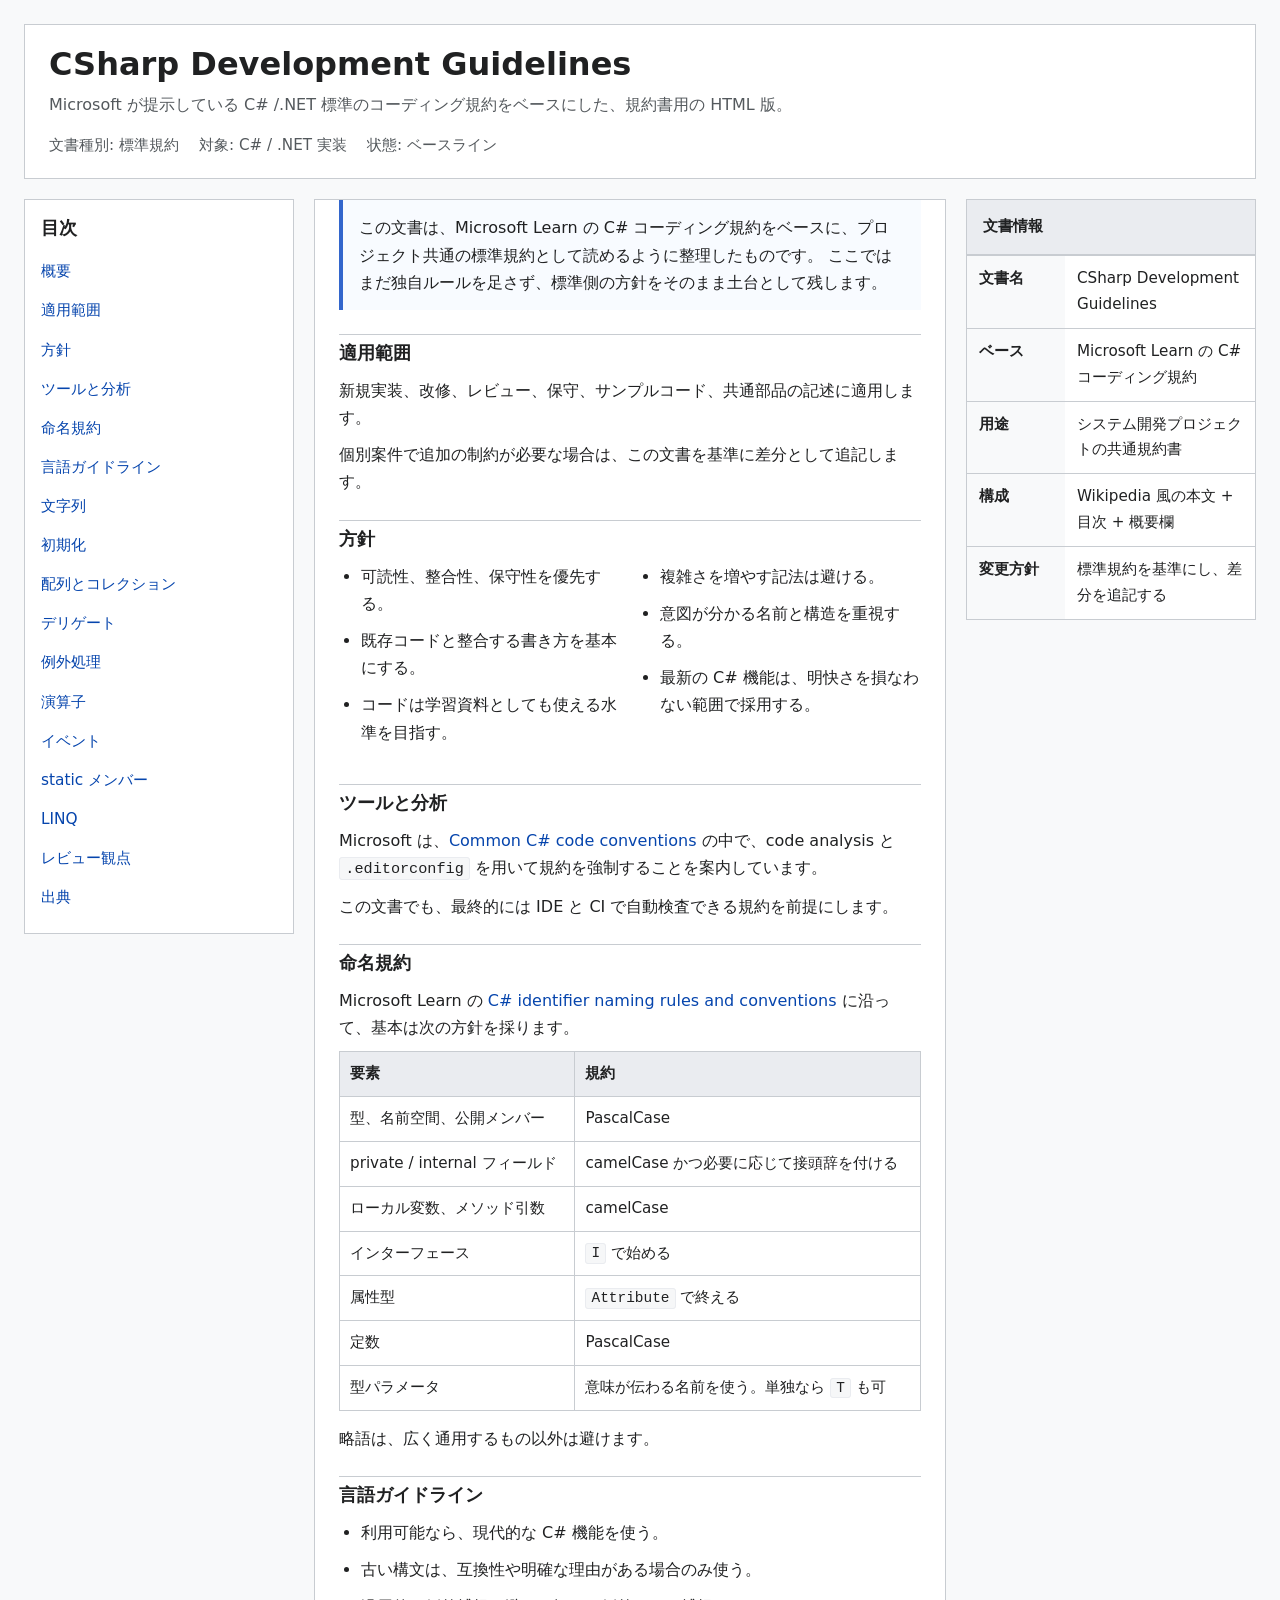
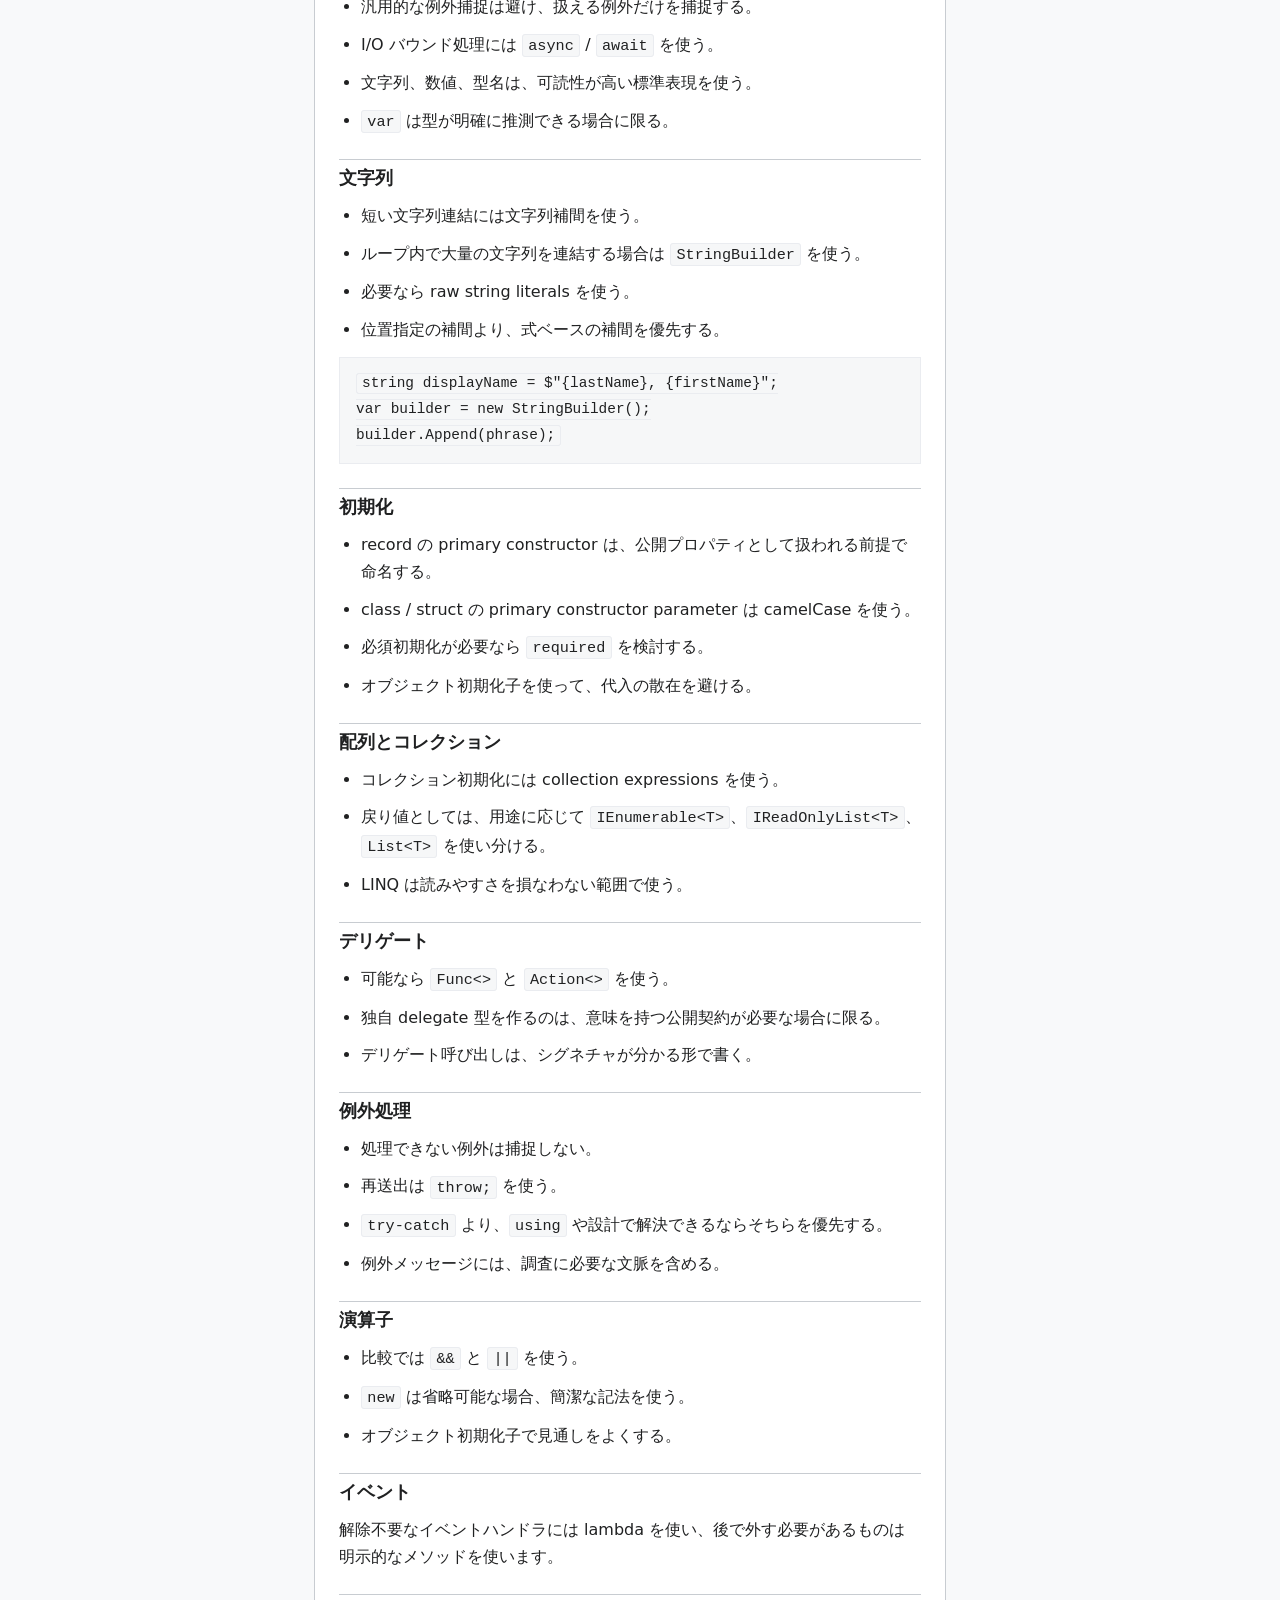
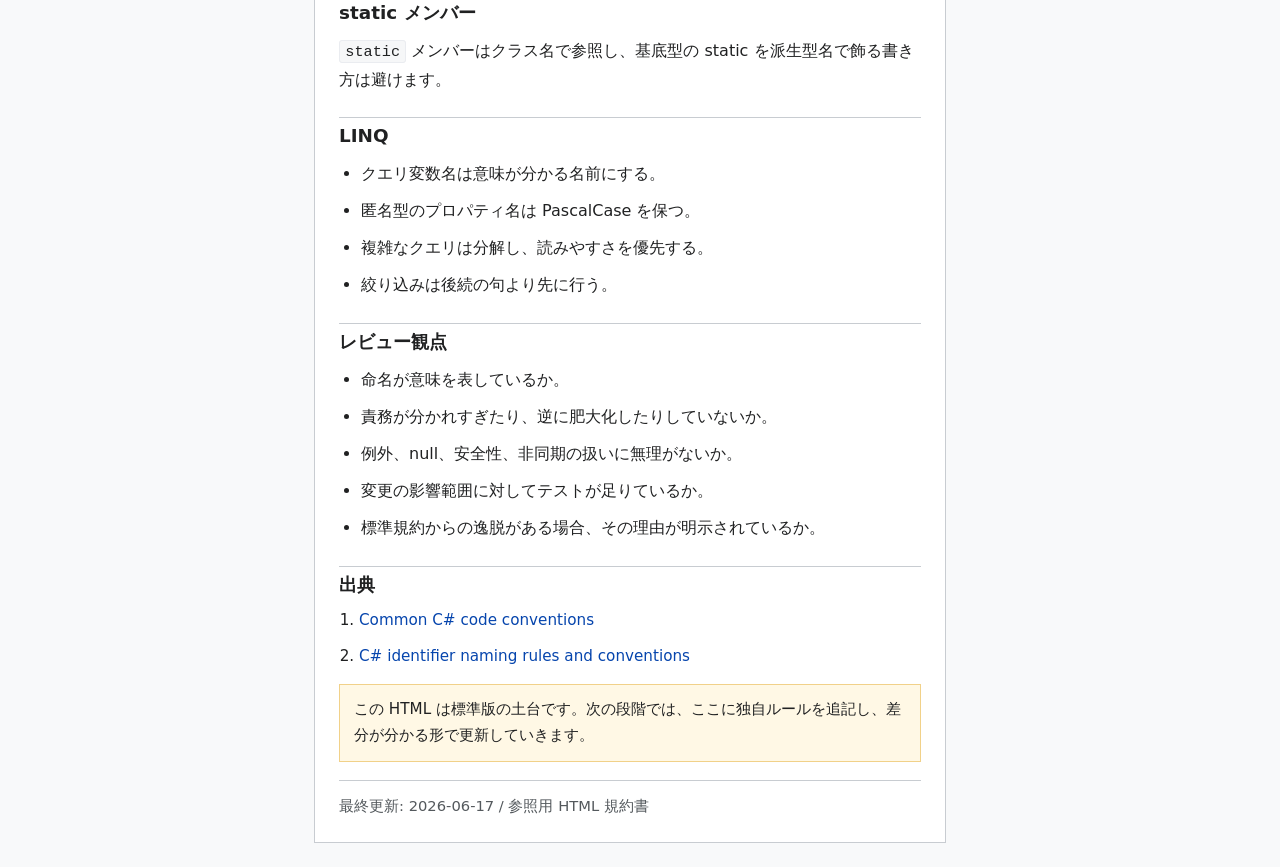
==== HTML/index.html @ edbc21d3 "Add C# development guidelines HTML" ====
<!doctype html>
<html lang="ja">
<head>
  <meta charset="utf-8">
  <meta name="viewport" content="width=device-width, initial-scale=1">
  <title>CSharp Development Guidelines - Microsoft 標準ベース</title>
  <style>
    :root {
      color-scheme: light;
      --bg: #f8f9fa;
      --paper: #ffffff;
      --text: #202122;
      --muted: #54595d;
      --border: #a2a9b1;
      --border-soft: #c8ccd1;
      --link: #0645ad;
      --link-visited: #0b0080;
      --accent: #3366cc;
      --code-bg: #f6f7f8;
      --table-head: #eaecf0;
      --callout: #f8fbff;
    }

    * { box-sizing: border-box; }
    html { scroll-behavior: smooth; }
    body {
      margin: 0;
      background: var(--bg);
      color: var(--text);
      font: 16px/1.7 system-ui, -apple-system, "Segoe UI", sans-serif;
    }

    a { color: var(--link); text-decoration: none; }
    a:visited { color: var(--link-visited); }
    a:hover { text-decoration: underline; }

    .page {
      max-width: 1280px;
      margin: 0 auto;
      padding: 24px;
    }

    .header {
      background: var(--paper);
      border: 1px solid var(--border-soft);
      padding: 20px 24px;
      margin-bottom: 20px;
    }

    .title {
      margin: 0 0 8px;
      font-size: 2rem;
      line-height: 1.2;
    }

    .subtitle {
      margin: 0;
      color: var(--muted);
    }

    .meta {
      display: flex;
      flex-wrap: wrap;
      gap: 12px 20px;
      margin-top: 14px;
      color: var(--muted);
      font-size: 0.95rem;
    }

    .layout {
      display: grid;
      grid-template-columns: 270px minmax(0, 1fr) 290px;
      gap: 20px;
      align-items: start;
    }

    .sidebar,
    .content,
    .infobox {
      background: var(--paper);
      border: 1px solid var(--border-soft);
    }

    .sidebar {
      position: sticky;
      top: 16px;
      padding: 16px;
    }

    .sidebar h2,
    .infobox h2,
    .content h2 {
      margin: 0 0 12px;
      font-size: 1.15rem;
      line-height: 1.3;
    }

    .toc {
      list-style: none;
      padding: 0;
      margin: 0;
      font-size: 0.96rem;
    }

    .toc li { margin: 0; }
    .toc a {
      display: block;
      padding: 6px 0;
      color: var(--link);
      border-bottom: 1px solid transparent;
    }

    .infobox {
      padding: 0;
      overflow: hidden;
    }

    .infobox table {
      width: 100%;
      border-collapse: collapse;
      font-size: 0.95rem;
    }

    .infobox caption {
      padding: 14px 16px;
      font-weight: 700;
      text-align: left;
      background: var(--table-head);
      border-bottom: 1px solid var(--border-soft);
    }

    .infobox th,
    .infobox td {
      padding: 10px 12px;
      vertical-align: top;
      border-top: 1px solid var(--border-soft);
    }

    .infobox th {
      width: 34%;
      background: #f8f9fa;
      text-align: left;
      font-weight: 600;
    }

    .content {
      padding: 0 24px 24px;
      min-width: 0;
    }

    .article-intro {
      border-left: 4px solid var(--accent);
      background: var(--callout);
      padding: 14px 16px;
      margin: 0 0 20px;
    }

    .content section {
      padding-top: 6px;
      margin-top: 24px;
      border-top: 1px solid var(--border-soft);
    }

    .content h3 {
      margin: 18px 0 10px;
      font-size: 1.08rem;
    }

    .content p,
    .content li {
      margin: 0 0 10px;
    }

    .content ul,
    .content ol {
      margin: 0 0 14px 22px;
      padding: 0;
    }

    .content code,
    .content pre {
      font-family: ui-monospace, SFMono-Regular, Consolas, "Liberation Mono", monospace;
      font-size: 0.95em;
    }

    .content code {
      background: var(--code-bg);
      padding: 0.1em 0.35em;
      border: 1px solid #eaecf0;
      border-radius: 3px;
    }

    pre {
      background: var(--code-bg);
      border: 1px solid #eaecf0;
      padding: 14px 16px;
      overflow: auto;
      margin: 0 0 14px;
    }

    .note {
      background: #fff8e5;
      border: 1px solid #f1d189;
      padding: 12px 14px;
      margin: 0 0 14px;
    }

    .two-col {
      display: grid;
      grid-template-columns: repeat(2, minmax(0, 1fr));
      gap: 16px;
    }

    .table {
      width: 100%;
      border-collapse: collapse;
      margin: 10px 0 14px;
      font-size: 0.95rem;
    }

    .table th,
    .table td {
      border: 1px solid var(--border-soft);
      padding: 9px 10px;
      text-align: left;
      vertical-align: top;
    }

    .table th {
      background: var(--table-head);
    }

    .sources {
      font-size: 0.95rem;
    }

    .sources ol {
      margin-left: 20px;
    }

    .footer {
      color: var(--muted);
      font-size: 0.92rem;
      margin-top: 18px;
      padding: 12px 0 0;
      border-top: 1px solid var(--border-soft);
    }

    @media (max-width: 1100px) {
      .layout {
        grid-template-columns: 1fr;
      }

      .sidebar {
        position: static;
      }
    }

    @media (max-width: 720px) {
      .page { padding: 12px; }
      .header,
      .content,
      .sidebar,
      .infobox { border-left: 1px solid var(--border-soft); border-right: 1px solid var(--border-soft); }
      .content { padding: 0 16px 18px; }
      .two-col { grid-template-columns: 1fr; }
      .title { font-size: 1.6rem; }
    }
  </style>
</head>
<body>
  <div class="page">
    <header class="header">
      <h1 class="title">CSharp Development Guidelines</h1>
      <p class="subtitle">Microsoft が提示している C# /.NET 標準のコーディング規約をベースにした、規約書用の HTML 版。</p>
      <div class="meta">
        <div>文書種別: 標準規約</div>
        <div>対象: C# / .NET 実装</div>
        <div>状態: ベースライン</div>
      </div>
    </header>

    <div class="layout">
      <aside class="sidebar" aria-label="目次">
        <h2>目次</h2>
        <ul class="toc">
          <li><a href="#overview">概要</a></li>
          <li><a href="#scope">適用範囲</a></li>
          <li><a href="#goals">方針</a></li>
          <li><a href="#tools">ツールと分析</a></li>
          <li><a href="#naming">命名規約</a></li>
          <li><a href="#language">言語ガイドライン</a></li>
          <li><a href="#strings">文字列</a></li>
          <li><a href="#construction">初期化</a></li>
          <li><a href="#collections">配列とコレクション</a></li>
          <li><a href="#delegates">デリゲート</a></li>
          <li><a href="#exceptions">例外処理</a></li>
          <li><a href="#operators">演算子</a></li>
          <li><a href="#event">イベント</a></li>
          <li><a href="#static">static メンバー</a></li>
          <li><a href="#linq">LINQ</a></li>
          <li><a href="#review">レビュー観点</a></li>
          <li><a href="#sources">出典</a></li>
        </ul>
      </aside>

      <main class="content">
        <p class="article-intro" id="overview">
          この文書は、Microsoft Learn の C# コーディング規約をベースに、プロジェクト共通の標準規約として読めるように整理したものです。
          ここではまだ独自ルールを足さず、標準側の方針をそのまま土台として残します。
        </p>

        <section id="scope">
          <h2>適用範囲</h2>
          <p>新規実装、改修、レビュー、保守、サンプルコード、共通部品の記述に適用します。</p>
          <p>個別案件で追加の制約が必要な場合は、この文書を基準に差分として追記します。</p>
        </section>

        <section id="goals">
          <h2>方針</h2>
          <div class="two-col">
            <div>
              <ul>
                <li>可読性、整合性、保守性を優先する。</li>
                <li>既存コードと整合する書き方を基本にする。</li>
                <li>コードは学習資料としても使える水準を目指す。</li>
              </ul>
            </div>
            <div>
              <ul>
                <li>複雑さを増やす記法は避ける。</li>
                <li>意図が分かる名前と構造を重視する。</li>
                <li>最新の C# 機能は、明快さを損なわない範囲で採用する。</li>
              </ul>
            </div>
          </div>
        </section>

        <section id="tools">
          <h2>ツールと分析</h2>
          <p>Microsoft は、<a href="https://learn.microsoft.com/en-us/dotnet/csharp/fundamentals/coding-style/coding-conventions" target="_blank" rel="noopener">Common C# code conventions</a>
             の中で、code analysis と <code>.editorconfig</code> を用いて規約を強制することを案内しています。</p>
          <p>この文書でも、最終的には IDE と CI で自動検査できる規約を前提にします。</p>
        </section>

        <section id="naming">
          <h2>命名規約</h2>
          <p>Microsoft Learn の <a href="https://learn.microsoft.com/en-us/dotnet/csharp/fundamentals/coding-style/identifier-names" target="_blank" rel="noopener">C# identifier naming rules and conventions</a> に沿って、基本は次の方針を採ります。</p>
          <table class="table">
            <thead>
              <tr>
                <th>要素</th>
                <th>規約</th>
              </tr>
            </thead>
            <tbody>
              <tr><td>型、名前空間、公開メンバー</td><td>PascalCase</td></tr>
              <tr><td>private / internal フィールド</td><td>camelCase かつ必要に応じて接頭辞を付ける</td></tr>
              <tr><td>ローカル変数、メソッド引数</td><td>camelCase</td></tr>
              <tr><td>インターフェース</td><td><code>I</code> で始める</td></tr>
              <tr><td>属性型</td><td><code>Attribute</code> で終える</td></tr>
              <tr><td>定数</td><td>PascalCase</td></tr>
              <tr><td>型パラメータ</td><td>意味が伝わる名前を使う。単独なら <code>T</code> も可</td></tr>
            </tbody>
          </table>
          <p>略語は、広く通用するもの以外は避けます。</p>
        </section>

        <section id="language">
          <h2>言語ガイドライン</h2>
          <ul>
            <li>利用可能なら、現代的な C# 機能を使う。</li>
            <li>古い構文は、互換性や明確な理由がある場合のみ使う。</li>
            <li>汎用的な例外捕捉は避け、扱える例外だけを捕捉する。</li>
            <li>I/O バウンド処理には <code>async</code> / <code>await</code> を使う。</li>
            <li>文字列、数値、型名は、可読性が高い標準表現を使う。</li>
            <li><code>var</code> は型が明確に推測できる場合に限る。</li>
          </ul>
        </section>

        <section id="strings">
          <h2>文字列</h2>
          <ul>
            <li>短い文字列連結には文字列補間を使う。</li>
            <li>ループ内で大量の文字列を連結する場合は <code>StringBuilder</code> を使う。</li>
            <li>必要なら raw string literals を使う。</li>
            <li>位置指定の補間より、式ベースの補間を優先する。</li>
          </ul>
          <pre><code>string displayName = $"{lastName}, {firstName}";
var builder = new StringBuilder();
builder.Append(phrase);</code></pre>
        </section>

        <section id="construction">
          <h2>初期化</h2>
          <ul>
            <li>record の primary constructor は、公開プロパティとして扱われる前提で命名する。</li>
            <li>class / struct の primary constructor parameter は camelCase を使う。</li>
            <li>必須初期化が必要なら <code>required</code> を検討する。</li>
            <li>オブジェクト初期化子を使って、代入の散在を避ける。</li>
          </ul>
        </section>

        <section id="collections">
          <h2>配列とコレクション</h2>
          <ul>
            <li>コレクション初期化には collection expressions を使う。</li>
            <li>戻り値としては、用途に応じて <code>IEnumerable&lt;T&gt;</code>、<code>IReadOnlyList&lt;T&gt;</code>、<code>List&lt;T&gt;</code> を使い分ける。</li>
            <li>LINQ は読みやすさを損なわない範囲で使う。</li>
          </ul>
        </section>

        <section id="delegates">
          <h2>デリゲート</h2>
          <ul>
            <li>可能なら <code>Func&lt;&gt;</code> と <code>Action&lt;&gt;</code> を使う。</li>
            <li>独自 delegate 型を作るのは、意味を持つ公開契約が必要な場合に限る。</li>
            <li>デリゲート呼び出しは、シグネチャが分かる形で書く。</li>
          </ul>
        </section>

        <section id="exceptions">
          <h2>例外処理</h2>
          <ul>
            <li>処理できない例外は捕捉しない。</li>
            <li>再送出は <code>throw;</code> を使う。</li>
            <li><code>try-catch</code> より、<code>using</code> や設計で解決できるならそちらを優先する。</li>
            <li>例外メッセージには、調査に必要な文脈を含める。</li>
          </ul>
        </section>

        <section id="operators">
          <h2>演算子</h2>
          <ul>
            <li>比較では <code>&&</code> と <code>||</code> を使う。</li>
            <li><code>new</code> は省略可能な場合、簡潔な記法を使う。</li>
            <li>オブジェクト初期化子で見通しをよくする。</li>
          </ul>
        </section>

        <section id="event">
          <h2>イベント</h2>
          <p>解除不要なイベントハンドラには lambda を使い、後で外す必要があるものは明示的なメソッドを使います。</p>
        </section>

        <section id="static">
          <h2>static メンバー</h2>
          <p><code>static</code> メンバーはクラス名で参照し、基底型の static を派生型名で飾る書き方は避けます。</p>
        </section>

        <section id="linq">
          <h2>LINQ</h2>
          <ul>
            <li>クエリ変数名は意味が分かる名前にする。</li>
            <li>匿名型のプロパティ名は PascalCase を保つ。</li>
            <li>複雑なクエリは分解し、読みやすさを優先する。</li>
            <li>絞り込みは後続の句より先に行う。</li>
          </ul>
        </section>

        <section id="review">
          <h2>レビュー観点</h2>
          <ul>
            <li>命名が意味を表しているか。</li>
            <li>責務が分かれすぎたり、逆に肥大化したりしていないか。</li>
            <li>例外、null、安全性、非同期の扱いに無理がないか。</li>
            <li>変更の影響範囲に対してテストが足りているか。</li>
            <li>標準規約からの逸脱がある場合、その理由が明示されているか。</li>
          </ul>
        </section>

        <section id="sources" class="sources">
          <h2>出典</h2>
          <ol>
            <li><a href="https://learn.microsoft.com/en-us/dotnet/csharp/fundamentals/coding-style/coding-conventions" target="_blank" rel="noopener">Common C# code conventions</a></li>
            <li><a href="https://learn.microsoft.com/en-us/dotnet/csharp/fundamentals/coding-style/identifier-names" target="_blank" rel="noopener">C# identifier naming rules and conventions</a></li>
          </ol>
          <div class="note">
            この HTML は標準版の土台です。次の段階では、ここに独自ルールを追記し、差分が分かる形で更新していきます。
          </div>
        </section>

        <div class="footer">
          最終更新: 2026-06-17 / 参照用 HTML 規約書
        </div>
      </main>

      <aside class="infobox" aria-label="概要">
        <table>
          <caption>文書情報</caption>
          <tbody>
            <tr>
              <th>文書名</th>
              <td>CSharp Development Guidelines</td>
            </tr>
            <tr>
              <th>ベース</th>
              <td>Microsoft Learn の C# コーディング規約</td>
            </tr>
            <tr>
              <th>用途</th>
              <td>システム開発プロジェクトの共通規約書</td>
            </tr>
            <tr>
              <th>構成</th>
              <td>Wikipedia 風の本文 + 目次 + 概要欄</td>
            </tr>
            <tr>
              <th>変更方針</th>
              <td>標準規約を基準にし、差分を追記する</td>
            </tr>
          </tbody>
        </table>
      </aside>
    </div>
  </div>
</body>
</html>
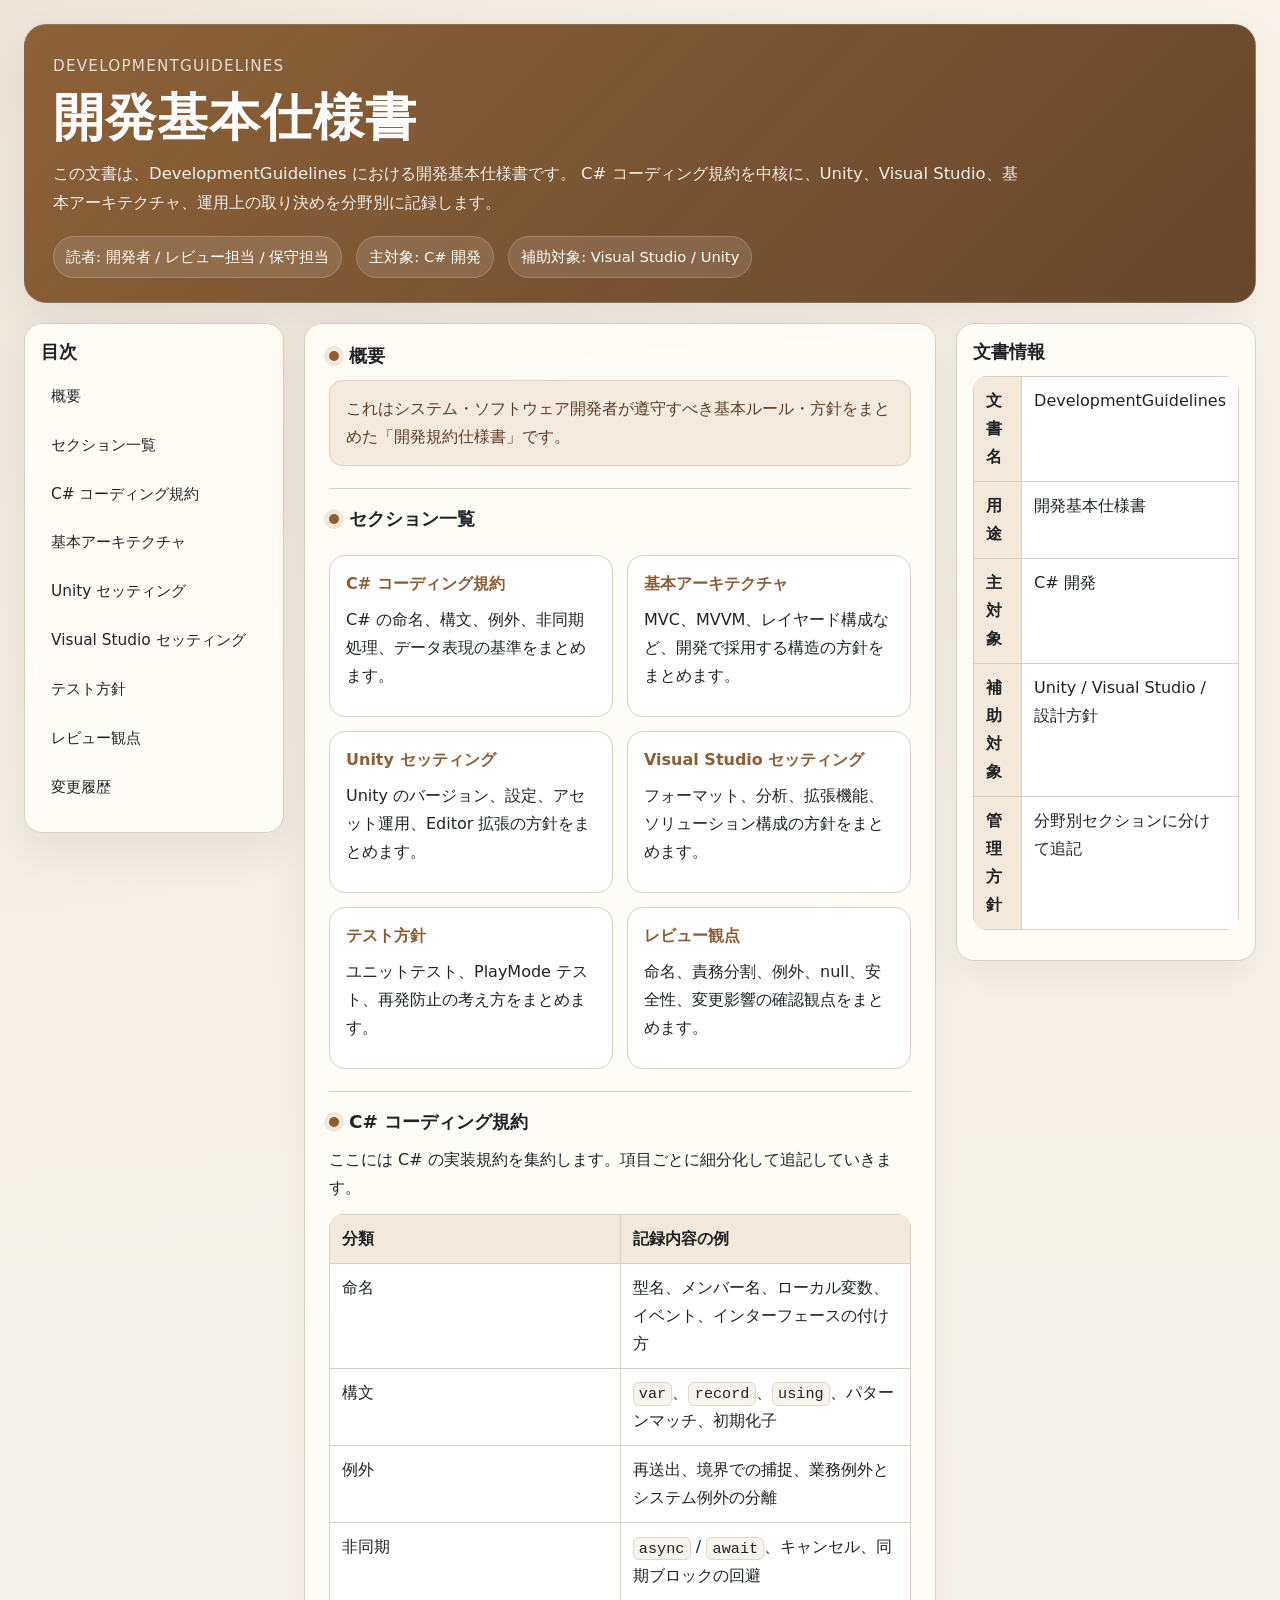
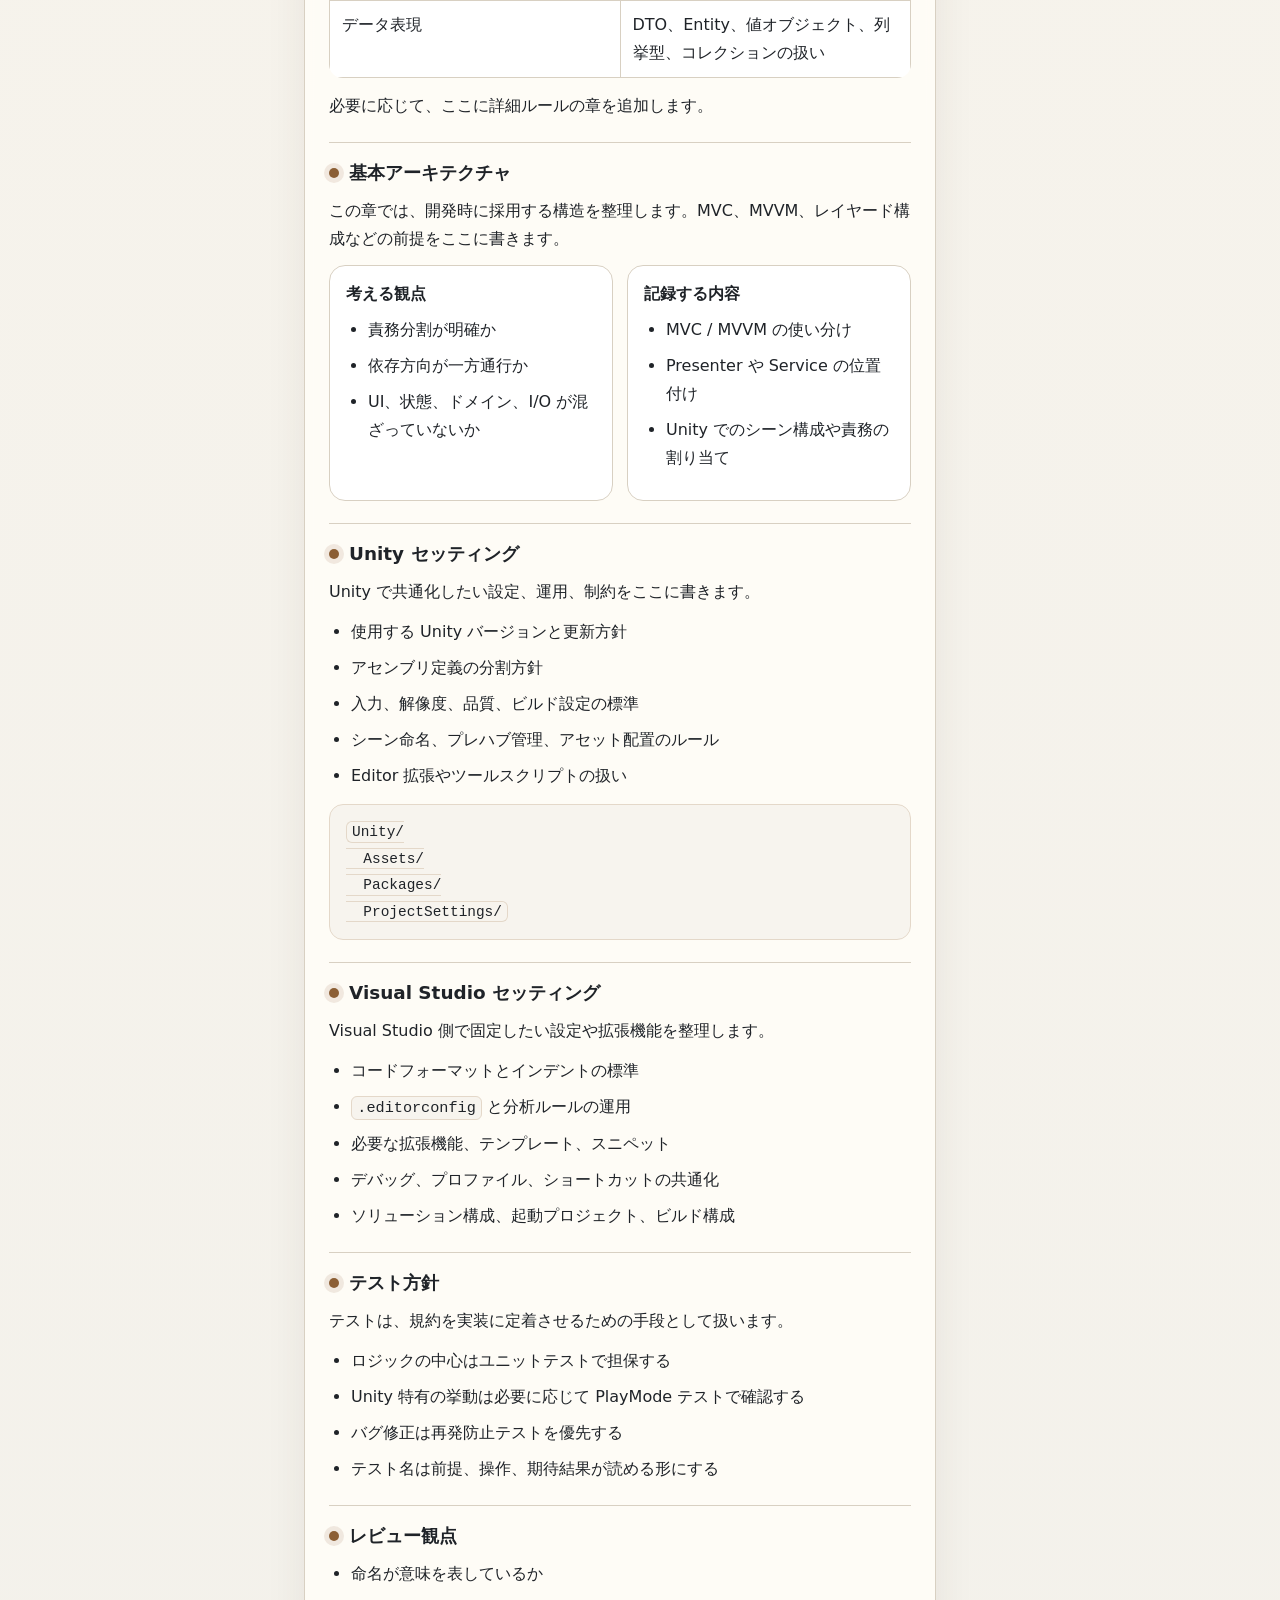
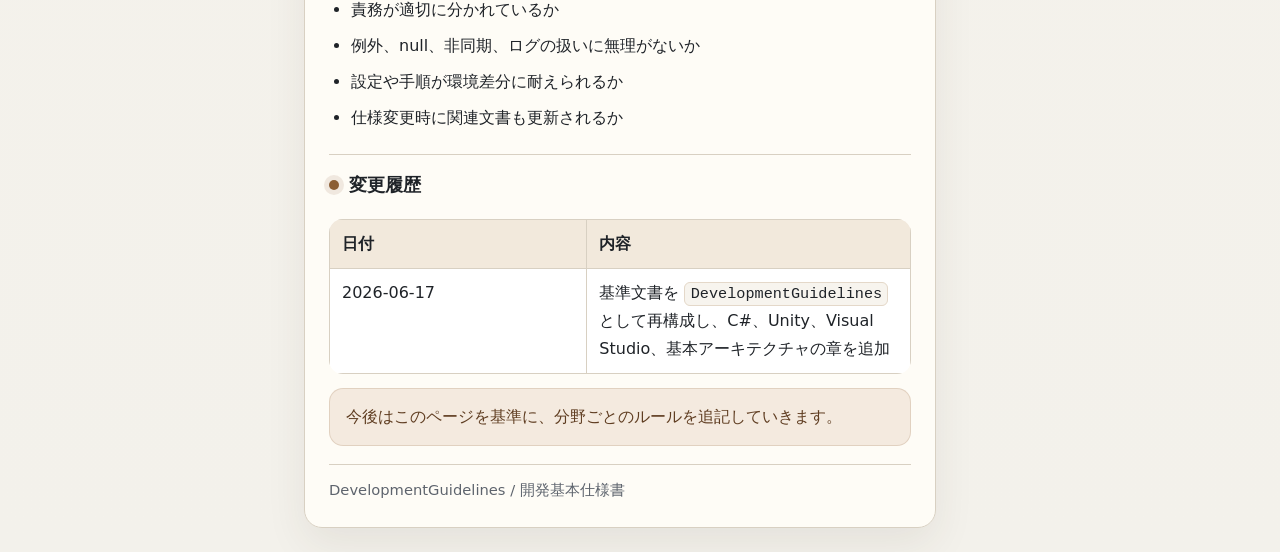
==== commit 583c859a: "Refine development guidelines structure" ====
--- a/HTML/index.html
+++ b/HTML/index.html
@@ -3,92 +3,121 @@
 <head>
   <meta charset="utf-8">
   <meta name="viewport" content="width=device-width, initial-scale=1">
-  <title>CSharp Development Guidelines - Microsoft 標準ベース</title>
+  <title>DevelopmentGuidelines</title>
   <style>
     :root {
       color-scheme: light;
-      --bg: #f8f9fa;
-      --paper: #ffffff;
-      --text: #202122;
-      --muted: #54595d;
-      --border: #a2a9b1;
-      --border-soft: #c8ccd1;
-      --link: #0645ad;
-      --link-visited: #0b0080;
-      --accent: #3366cc;
-      --code-bg: #f6f7f8;
-      --table-head: #eaecf0;
-      --callout: #f8fbff;
+      --bg: #f3f1eb;
+      --paper: #fffdf8;
+      --paper-strong: #ffffff;
+      --text: #1f2328;
+      --muted: #5e646d;
+      --border: #d8d0c2;
+      --border-strong: #c1b39b;
+      --accent: #8b5e34;
+      --accent-soft: #f4eadf;
+      --accent-ink: #5f3d21;
+      --code-bg: #f7f4ee;
+      --shadow: 0 16px 40px rgba(66, 50, 34, 0.08);
     }
 
     * { box-sizing: border-box; }
     html { scroll-behavior: smooth; }
     body {
       margin: 0;
-      background: var(--bg);
+      background:
+        radial-gradient(circle at top left, rgba(139, 94, 52, 0.10), transparent 32%),
+        linear-gradient(180deg, #f8f4ec 0%, var(--bg) 100%);
       color: var(--text);
-      font: 16px/1.7 system-ui, -apple-system, "Segoe UI", sans-serif;
-    }
-
-    a { color: var(--link); text-decoration: none; }
-    a:visited { color: var(--link-visited); }
+      font: 16px/1.75 "Yu Gothic UI", "Meiryo", system-ui, sans-serif;
+    }
+
+    a { color: var(--accent); text-decoration: none; }
     a:hover { text-decoration: underline; }
 
     .page {
-      max-width: 1280px;
+      max-width: 1400px;
       margin: 0 auto;
       padding: 24px;
     }
 
-    .header {
-      background: var(--paper);
-      border: 1px solid var(--border-soft);
-      padding: 20px 24px;
-      margin-bottom: 20px;
+    .hero {
+      background:
+        linear-gradient(135deg, rgba(139, 94, 52, 0.98), rgba(96, 61, 33, 0.95));
+      color: #fff;
+      border: 1px solid rgba(255, 255, 255, 0.14);
+      border-radius: 22px;
+      padding: 28px 28px 24px;
+      box-shadow: var(--shadow);
+    }
+
+    .eyebrow {
+      margin: 0 0 8px;
+      color: rgba(255, 255, 255, 0.78);
+      font-size: 0.95rem;
+      letter-spacing: 0.08em;
+      text-transform: uppercase;
     }
 
     .title {
-      margin: 0 0 8px;
-      font-size: 2rem;
-      line-height: 1.2;
-    }
-
-    .subtitle {
       margin: 0;
-      color: var(--muted);
+      font-size: clamp(2rem, 4vw, 3.2rem);
+      line-height: 1.15;
+      letter-spacing: 0.02em;
+    }
+
+    .lead {
+      max-width: 980px;
+      margin: 14px 0 0;
+      color: rgba(255, 255, 255, 0.9);
+      font-size: 1.03rem;
     }
 
     .meta {
       display: flex;
       flex-wrap: wrap;
-      gap: 12px 20px;
-      margin-top: 14px;
-      color: var(--muted);
-      font-size: 0.95rem;
+      gap: 10px 14px;
+      margin-top: 18px;
+    }
+
+    .chip {
+      display: inline-flex;
+      align-items: center;
+      gap: 8px;
+      padding: 7px 12px;
+      border-radius: 999px;
+      background: rgba(255, 255, 255, 0.12);
+      border: 1px solid rgba(255, 255, 255, 0.18);
+      color: #fff;
+      font-size: 0.92rem;
     }
 
     .layout {
       display: grid;
-      grid-template-columns: 270px minmax(0, 1fr) 290px;
+      grid-template-columns: 260px minmax(0, 1fr) 300px;
       gap: 20px;
       align-items: start;
-    }
-
-    .sidebar,
+      margin-top: 20px;
+    }
+
+    .panel,
     .content,
-    .infobox {
-      background: var(--paper);
-      border: 1px solid var(--border-soft);
-    }
-
-    .sidebar {
+    .summary {
+      background: rgba(255, 253, 248, 0.9);
+      border: 1px solid var(--border);
+      border-radius: 18px;
+      box-shadow: var(--shadow);
+      backdrop-filter: blur(6px);
+    }
+
+    .panel {
       position: sticky;
       top: 16px;
       padding: 16px;
     }
 
-    .sidebar h2,
-    .infobox h2,
+    .panel h2,
+    .summary h2,
     .content h2 {
       margin: 0 0 12px;
       font-size: 1.15rem;
@@ -97,50 +126,22 @@
 
     .toc {
       list-style: none;
+      margin: 0;
       padding: 0;
-      margin: 0;
       font-size: 0.96rem;
     }
 
-    .toc li { margin: 0; }
+    .toc li + li { margin-top: 2px; }
     .toc a {
       display: block;
-      padding: 6px 0;
-      color: var(--link);
-      border-bottom: 1px solid transparent;
-    }
-
-    .infobox {
-      padding: 0;
-      overflow: hidden;
-    }
-
-    .infobox table {
-      width: 100%;
-      border-collapse: collapse;
-      font-size: 0.95rem;
-    }
-
-    .infobox caption {
-      padding: 14px 16px;
-      font-weight: 700;
-      text-align: left;
-      background: var(--table-head);
-      border-bottom: 1px solid var(--border-soft);
-    }
-
-    .infobox th,
-    .infobox td {
-      padding: 10px 12px;
-      vertical-align: top;
-      border-top: 1px solid var(--border-soft);
-    }
-
-    .infobox th {
-      width: 34%;
-      background: #f8f9fa;
-      text-align: left;
-      font-weight: 600;
+      padding: 7px 10px;
+      border-radius: 10px;
+      color: var(--text);
+    }
+
+    .toc a:hover {
+      background: var(--accent-soft);
+      text-decoration: none;
     }
 
     .content {
@@ -148,366 +149,371 @@
       min-width: 0;
     }
 
-    .article-intro {
-      border-left: 4px solid var(--accent);
-      background: var(--callout);
+    .section {
+      padding-top: 16px;
+      margin-top: 22px;
+      border-top: 1px solid var(--border);
+    }
+
+    .section:first-of-type {
+      margin-top: 18px;
+      border-top: 0;
+      padding-top: 0;
+    }
+
+    .section h2 {
+      display: inline-flex;
+      align-items: center;
+      gap: 10px;
+    }
+
+    .section h2::before {
+      content: "";
+      width: 10px;
+      height: 10px;
+      border-radius: 999px;
+      background: var(--accent);
+      box-shadow: 0 0 0 5px rgba(139, 94, 52, 0.12);
+    }
+
+    .callout {
+      margin: 0 0 14px;
       padding: 14px 16px;
-      margin: 0 0 20px;
-    }
-
-    .content section {
-      padding-top: 6px;
-      margin-top: 24px;
-      border-top: 1px solid var(--border-soft);
-    }
-
-    .content h3 {
-      margin: 18px 0 10px;
-      font-size: 1.08rem;
-    }
-
-    .content p,
-    .content li {
-      margin: 0 0 10px;
-    }
-
-    .content ul,
-    .content ol {
+      border-radius: 14px;
+      background: var(--accent-soft);
+      border: 1px solid rgba(139, 94, 52, 0.18);
+      color: var(--accent-ink);
+    }
+
+    p { margin: 0 0 12px; }
+    ul, ol {
       margin: 0 0 14px 22px;
       padding: 0;
     }
 
-    .content code,
-    .content pre {
-      font-family: ui-monospace, SFMono-Regular, Consolas, "Liberation Mono", monospace;
-      font-size: 0.95em;
-    }
-
-    .content code {
-      background: var(--code-bg);
-      padding: 0.1em 0.35em;
-      border: 1px solid #eaecf0;
-      border-radius: 3px;
-    }
-
-    pre {
-      background: var(--code-bg);
-      border: 1px solid #eaecf0;
-      padding: 14px 16px;
-      overflow: auto;
-      margin: 0 0 14px;
-    }
-
-    .note {
-      background: #fff8e5;
-      border: 1px solid #f1d189;
-      padding: 12px 14px;
-      margin: 0 0 14px;
-    }
-
-    .two-col {
+    li { margin: 0 0 8px; }
+
+    .grid {
       display: grid;
       grid-template-columns: repeat(2, minmax(0, 1fr));
-      gap: 16px;
+      gap: 14px;
+      margin: 12px 0 16px;
+    }
+
+    .card {
+      background: var(--paper-strong);
+      border: 1px solid var(--border);
+      border-radius: 16px;
+      padding: 14px 16px;
+    }
+
+    .card h3 {
+      margin: 0 0 8px;
+      font-size: 1rem;
     }
 
     .table {
       width: 100%;
       border-collapse: collapse;
       margin: 10px 0 14px;
-      font-size: 0.95rem;
+      overflow: hidden;
+      border-radius: 14px;
+      background: var(--paper-strong);
     }
 
     .table th,
     .table td {
-      border: 1px solid var(--border-soft);
-      padding: 9px 10px;
+      border: 1px solid var(--border);
+      padding: 10px 12px;
       text-align: left;
       vertical-align: top;
     }
 
     .table th {
-      background: var(--table-head);
-    }
-
-    .sources {
-      font-size: 0.95rem;
-    }
-
-    .sources ol {
-      margin-left: 20px;
+      background: #f2e9dc;
+      width: 28%;
+    }
+
+    code, pre {
+      font-family: ui-monospace, SFMono-Regular, Consolas, "Liberation Mono", monospace;
+      font-size: 0.95em;
+    }
+
+    code {
+      background: var(--code-bg);
+      padding: 0.12em 0.35em;
+      border: 1px solid #e4d8c9;
+      border-radius: 6px;
+    }
+
+    pre {
+      background: var(--code-bg);
+      border: 1px solid #e4d8c9;
+      border-radius: 14px;
+      padding: 14px 16px;
+      overflow: auto;
+      margin: 0 0 14px;
+    }
+
+    .summary {
+      padding: 16px;
+    }
+
+    .summary ul {
+      margin-left: 18px;
     }
 
     .footer {
+      margin-top: 18px;
+      padding-top: 12px;
+      border-top: 1px solid var(--border);
       color: var(--muted);
       font-size: 0.92rem;
-      margin-top: 18px;
-      padding: 12px 0 0;
-      border-top: 1px solid var(--border-soft);
-    }
-
-    @media (max-width: 1100px) {
-      .layout {
-        grid-template-columns: 1fr;
-      }
-
-      .sidebar {
-        position: static;
-      }
+    }
+
+    @media (max-width: 1120px) {
+      .layout { grid-template-columns: 1fr; }
+      .panel { position: static; }
     }
 
     @media (max-width: 720px) {
       .page { padding: 12px; }
-      .header,
-      .content,
-      .sidebar,
-      .infobox { border-left: 1px solid var(--border-soft); border-right: 1px solid var(--border-soft); }
+      .hero { padding: 22px 18px 18px; border-radius: 18px; }
       .content { padding: 0 16px 18px; }
-      .two-col { grid-template-columns: 1fr; }
-      .title { font-size: 1.6rem; }
+      .grid { grid-template-columns: 1fr; }
+      .table th { width: auto; }
     }
   </style>
 </head>
 <body>
   <div class="page">
-    <header class="header">
-      <h1 class="title">CSharp Development Guidelines</h1>
-      <p class="subtitle">Microsoft が提示している C# /.NET 標準のコーディング規約をベースにした、規約書用の HTML 版。</p>
-      <div class="meta">
-        <div>文書種別: 標準規約</div>
-        <div>対象: C# / .NET 実装</div>
-        <div>状態: ベースライン</div>
+    <header class="hero">
+      <p class="eyebrow">DevelopmentGuidelines</p>
+      <h1 class="title">開発基本仕様書</h1>
+      <p class="lead">
+        この文書は、DevelopmentGuidelines における開発基本仕様書です。
+        C# コーディング規約を中核に、Unity、Visual Studio、基本アーキテクチャ、運用上の取り決めを分野別に記録します。
+      </p>
+      <div class="meta" aria-label="文書メタ情報">
+        <span class="chip">読者: 開発者 / レビュー担当 / 保守担当</span>
+        <span class="chip">主対象: C# 開発</span>
+        <span class="chip">補助対象: Visual Studio / Unity</span>
       </div>
     </header>
 
     <div class="layout">
-      <aside class="sidebar" aria-label="目次">
+      <aside class="panel" aria-label="目次">
         <h2>目次</h2>
         <ul class="toc">
           <li><a href="#overview">概要</a></li>
-          <li><a href="#scope">適用範囲</a></li>
-          <li><a href="#goals">方針</a></li>
-          <li><a href="#tools">ツールと分析</a></li>
-          <li><a href="#naming">命名規約</a></li>
-          <li><a href="#language">言語ガイドライン</a></li>
-          <li><a href="#strings">文字列</a></li>
-          <li><a href="#construction">初期化</a></li>
-          <li><a href="#collections">配列とコレクション</a></li>
-          <li><a href="#delegates">デリゲート</a></li>
-          <li><a href="#exceptions">例外処理</a></li>
-          <li><a href="#operators">演算子</a></li>
-          <li><a href="#event">イベント</a></li>
-          <li><a href="#static">static メンバー</a></li>
-          <li><a href="#linq">LINQ</a></li>
+          <li><a href="#sections">セクション一覧</a></li>
+          <li><a href="#csharp">C# コーディング規約</a></li>
+          <li><a href="#architecture">基本アーキテクチャ</a></li>
+          <li><a href="#unity">Unity セッティング</a></li>
+          <li><a href="#visualstudio">Visual Studio セッティング</a></li>
+          <li><a href="#testing">テスト方針</a></li>
           <li><a href="#review">レビュー観点</a></li>
-          <li><a href="#sources">出典</a></li>
+          <li><a href="#change-log">変更履歴</a></li>
         </ul>
       </aside>
 
       <main class="content">
-        <p class="article-intro" id="overview">
-          この文書は、Microsoft Learn の C# コーディング規約をベースに、プロジェクト共通の標準規約として読めるように整理したものです。
-          ここではまだ独自ルールを足さず、標準側の方針をそのまま土台として残します。
-        </p>
-
-        <section id="scope">
-          <h2>適用範囲</h2>
-          <p>新規実装、改修、レビュー、保守、サンプルコード、共通部品の記述に適用します。</p>
-          <p>個別案件で追加の制約が必要な場合は、この文書を基準に差分として追記します。</p>
-        </section>
-
-        <section id="goals">
-          <h2>方針</h2>
-          <div class="two-col">
-            <div>
-              <ul>
-                <li>可読性、整合性、保守性を優先する。</li>
-                <li>既存コードと整合する書き方を基本にする。</li>
-                <li>コードは学習資料としても使える水準を目指す。</li>
-              </ul>
-            </div>
-            <div>
-              <ul>
-                <li>複雑さを増やす記法は避ける。</li>
-                <li>意図が分かる名前と構造を重視する。</li>
-                <li>最新の C# 機能は、明快さを損なわない範囲で採用する。</li>
-              </ul>
+        <section class="section" id="overview">
+          <h2>概要</h2>
+          <p class="callout">
+            これはシステム・ソフトウェア開発者が遵守すべき基本ルール・方針をまとめた「開発規約仕様書」です。
+          </p>
+        </section>
+
+        <section class="section" id="sections">
+          <h2>セクション一覧</h2>
+          <div class="grid">
+            <div class="card">
+              <h3><a href="#csharp">C# コーディング規約</a></h3>
+              <p>C# の命名、構文、例外、非同期処理、データ表現の基準をまとめます。</p>
+            </div>
+            <div class="card">
+              <h3><a href="#architecture">基本アーキテクチャ</a></h3>
+              <p>MVC、MVVM、レイヤード構成など、開発で採用する構造の方針をまとめます。</p>
+            </div>
+            <div class="card">
+              <h3><a href="#unity">Unity セッティング</a></h3>
+              <p>Unity のバージョン、設定、アセット運用、Editor 拡張の方針をまとめます。</p>
+            </div>
+            <div class="card">
+              <h3><a href="#visualstudio">Visual Studio セッティング</a></h3>
+              <p>フォーマット、分析、拡張機能、ソリューション構成の方針をまとめます。</p>
+            </div>
+            <div class="card">
+              <h3><a href="#testing">テスト方針</a></h3>
+              <p>ユニットテスト、PlayMode テスト、再発防止の考え方をまとめます。</p>
+            </div>
+            <div class="card">
+              <h3><a href="#review">レビュー観点</a></h3>
+              <p>命名、責務分割、例外、null、安全性、変更影響の確認観点をまとめます。</p>
             </div>
           </div>
         </section>
 
-        <section id="tools">
-          <h2>ツールと分析</h2>
-          <p>Microsoft は、<a href="https://learn.microsoft.com/en-us/dotnet/csharp/fundamentals/coding-style/coding-conventions" target="_blank" rel="noopener">Common C# code conventions</a>
-             の中で、code analysis と <code>.editorconfig</code> を用いて規約を強制することを案内しています。</p>
-          <p>この文書でも、最終的には IDE と CI で自動検査できる規約を前提にします。</p>
-        </section>
-
-        <section id="naming">
-          <h2>命名規約</h2>
-          <p>Microsoft Learn の <a href="https://learn.microsoft.com/en-us/dotnet/csharp/fundamentals/coding-style/identifier-names" target="_blank" rel="noopener">C# identifier naming rules and conventions</a> に沿って、基本は次の方針を採ります。</p>
+        <section class="section" id="csharp">
+          <h2>C# コーディング規約</h2>
+          <p>ここには C# の実装規約を集約します。項目ごとに細分化して追記していきます。</p>
           <table class="table">
             <thead>
               <tr>
-                <th>要素</th>
-                <th>規約</th>
+                <th>分類</th>
+                <th>記録内容の例</th>
               </tr>
             </thead>
             <tbody>
-              <tr><td>型、名前空間、公開メンバー</td><td>PascalCase</td></tr>
-              <tr><td>private / internal フィールド</td><td>camelCase かつ必要に応じて接頭辞を付ける</td></tr>
-              <tr><td>ローカル変数、メソッド引数</td><td>camelCase</td></tr>
-              <tr><td>インターフェース</td><td><code>I</code> で始める</td></tr>
-              <tr><td>属性型</td><td><code>Attribute</code> で終える</td></tr>
-              <tr><td>定数</td><td>PascalCase</td></tr>
-              <tr><td>型パラメータ</td><td>意味が伝わる名前を使う。単独なら <code>T</code> も可</td></tr>
+              <tr>
+                <td>命名</td>
+                <td>型名、メンバー名、ローカル変数、イベント、インターフェースの付け方</td>
+              </tr>
+              <tr>
+                <td>構文</td>
+                <td><code>var</code>、<code>record</code>、<code>using</code>、パターンマッチ、初期化子</td>
+              </tr>
+              <tr>
+                <td>例外</td>
+                <td>再送出、境界での捕捉、業務例外とシステム例外の分離</td>
+              </tr>
+              <tr>
+                <td>非同期</td>
+                <td><code>async</code> / <code>await</code>、キャンセル、同期ブロックの回避</td>
+              </tr>
+              <tr>
+                <td>データ表現</td>
+                <td>DTO、Entity、値オブジェクト、列挙型、コレクションの扱い</td>
+              </tr>
             </tbody>
           </table>
-          <p>略語は、広く通用するもの以外は避けます。</p>
-        </section>
-
-        <section id="language">
-          <h2>言語ガイドライン</h2>
+          <p>必要に応じて、ここに詳細ルールの章を追加します。</p>
+        </section>
+
+        <section class="section" id="architecture">
+          <h2>基本アーキテクチャ</h2>
+          <p>この章では、開発時に採用する構造を整理します。MVC、MVVM、レイヤード構成などの前提をここに書きます。</p>
+          <div class="grid">
+            <div class="card">
+              <h3>考える観点</h3>
+              <ul>
+                <li>責務分割が明確か</li>
+                <li>依存方向が一方通行か</li>
+                <li>UI、状態、ドメイン、I/O が混ざっていないか</li>
+              </ul>
+            </div>
+            <div class="card">
+              <h3>記録する内容</h3>
+              <ul>
+                <li>MVC / MVVM の使い分け</li>
+                <li>Presenter や Service の位置付け</li>
+                <li>Unity でのシーン構成や責務の割り当て</li>
+              </ul>
+            </div>
+          </div>
+        </section>
+
+        <section class="section" id="unity">
+          <h2>Unity セッティング</h2>
+          <p>Unity で共通化したい設定、運用、制約をここに書きます。</p>
           <ul>
-            <li>利用可能なら、現代的な C# 機能を使う。</li>
-            <li>古い構文は、互換性や明確な理由がある場合のみ使う。</li>
-            <li>汎用的な例外捕捉は避け、扱える例外だけを捕捉する。</li>
-            <li>I/O バウンド処理には <code>async</code> / <code>await</code> を使う。</li>
-            <li>文字列、数値、型名は、可読性が高い標準表現を使う。</li>
-            <li><code>var</code> は型が明確に推測できる場合に限る。</li>
+            <li>使用する Unity バージョンと更新方針</li>
+            <li>アセンブリ定義の分割方針</li>
+            <li>入力、解像度、品質、ビルド設定の標準</li>
+            <li>シーン命名、プレハブ管理、アセット配置のルール</li>
+            <li>Editor 拡張やツールスクリプトの扱い</li>
           </ul>
-        </section>
-
-        <section id="strings">
-          <h2>文字列</h2>
+          <pre><code>Unity/
+  Assets/
+  Packages/
+  ProjectSettings/
+</code></pre>
+        </section>
+
+        <section class="section" id="visualstudio">
+          <h2>Visual Studio セッティング</h2>
+          <p>Visual Studio 側で固定したい設定や拡張機能を整理します。</p>
           <ul>
-            <li>短い文字列連結には文字列補間を使う。</li>
-            <li>ループ内で大量の文字列を連結する場合は <code>StringBuilder</code> を使う。</li>
-            <li>必要なら raw string literals を使う。</li>
-            <li>位置指定の補間より、式ベースの補間を優先する。</li>
+            <li>コードフォーマットとインデントの標準</li>
+            <li><code>.editorconfig</code> と分析ルールの運用</li>
+            <li>必要な拡張機能、テンプレート、スニペット</li>
+            <li>デバッグ、プロファイル、ショートカットの共通化</li>
+            <li>ソリューション構成、起動プロジェクト、ビルド構成</li>
           </ul>
-          <pre><code>string displayName = $"{lastName}, {firstName}";
-var builder = new StringBuilder();
-builder.Append(phrase);</code></pre>
-        </section>
-
-        <section id="construction">
-          <h2>初期化</h2>
+        </section>
+
+        <section class="section" id="testing">
+          <h2>テスト方針</h2>
+          <p>テストは、規約を実装に定着させるための手段として扱います。</p>
           <ul>
-            <li>record の primary constructor は、公開プロパティとして扱われる前提で命名する。</li>
-            <li>class / struct の primary constructor parameter は camelCase を使う。</li>
-            <li>必須初期化が必要なら <code>required</code> を検討する。</li>
-            <li>オブジェクト初期化子を使って、代入の散在を避ける。</li>
+            <li>ロジックの中心はユニットテストで担保する</li>
+            <li>Unity 特有の挙動は必要に応じて PlayMode テストで確認する</li>
+            <li>バグ修正は再発防止テストを優先する</li>
+            <li>テスト名は前提、操作、期待結果が読める形にする</li>
           </ul>
         </section>
 
-        <section id="collections">
-          <h2>配列とコレクション</h2>
-          <ul>
-            <li>コレクション初期化には collection expressions を使う。</li>
-            <li>戻り値としては、用途に応じて <code>IEnumerable&lt;T&gt;</code>、<code>IReadOnlyList&lt;T&gt;</code>、<code>List&lt;T&gt;</code> を使い分ける。</li>
-            <li>LINQ は読みやすさを損なわない範囲で使う。</li>
-          </ul>
-        </section>
-
-        <section id="delegates">
-          <h2>デリゲート</h2>
-          <ul>
-            <li>可能なら <code>Func&lt;&gt;</code> と <code>Action&lt;&gt;</code> を使う。</li>
-            <li>独自 delegate 型を作るのは、意味を持つ公開契約が必要な場合に限る。</li>
-            <li>デリゲート呼び出しは、シグネチャが分かる形で書く。</li>
-          </ul>
-        </section>
-
-        <section id="exceptions">
-          <h2>例外処理</h2>
-          <ul>
-            <li>処理できない例外は捕捉しない。</li>
-            <li>再送出は <code>throw;</code> を使う。</li>
-            <li><code>try-catch</code> より、<code>using</code> や設計で解決できるならそちらを優先する。</li>
-            <li>例外メッセージには、調査に必要な文脈を含める。</li>
-          </ul>
-        </section>
-
-        <section id="operators">
-          <h2>演算子</h2>
-          <ul>
-            <li>比較では <code>&&</code> と <code>||</code> を使う。</li>
-            <li><code>new</code> は省略可能な場合、簡潔な記法を使う。</li>
-            <li>オブジェクト初期化子で見通しをよくする。</li>
-          </ul>
-        </section>
-
-        <section id="event">
-          <h2>イベント</h2>
-          <p>解除不要なイベントハンドラには lambda を使い、後で外す必要があるものは明示的なメソッドを使います。</p>
-        </section>
-
-        <section id="static">
-          <h2>static メンバー</h2>
-          <p><code>static</code> メンバーはクラス名で参照し、基底型の static を派生型名で飾る書き方は避けます。</p>
-        </section>
-
-        <section id="linq">
-          <h2>LINQ</h2>
-          <ul>
-            <li>クエリ変数名は意味が分かる名前にする。</li>
-            <li>匿名型のプロパティ名は PascalCase を保つ。</li>
-            <li>複雑なクエリは分解し、読みやすさを優先する。</li>
-            <li>絞り込みは後続の句より先に行う。</li>
-          </ul>
-        </section>
-
-        <section id="review">
+        <section class="section" id="review">
           <h2>レビュー観点</h2>
           <ul>
-            <li>命名が意味を表しているか。</li>
-            <li>責務が分かれすぎたり、逆に肥大化したりしていないか。</li>
-            <li>例外、null、安全性、非同期の扱いに無理がないか。</li>
-            <li>変更の影響範囲に対してテストが足りているか。</li>
-            <li>標準規約からの逸脱がある場合、その理由が明示されているか。</li>
+            <li>命名が意味を表しているか</li>
+            <li>責務が適切に分かれているか</li>
+            <li>例外、null、非同期、ログの扱いに無理がないか</li>
+            <li>設定や手順が環境差分に耐えられるか</li>
+            <li>仕様変更時に関連文書も更新されるか</li>
           </ul>
         </section>
 
-        <section id="sources" class="sources">
-          <h2>出典</h2>
-          <ol>
-            <li><a href="https://learn.microsoft.com/en-us/dotnet/csharp/fundamentals/coding-style/coding-conventions" target="_blank" rel="noopener">Common C# code conventions</a></li>
-            <li><a href="https://learn.microsoft.com/en-us/dotnet/csharp/fundamentals/coding-style/identifier-names" target="_blank" rel="noopener">C# identifier naming rules and conventions</a></li>
-          </ol>
-          <div class="note">
-            この HTML は標準版の土台です。次の段階では、ここに独自ルールを追記し、差分が分かる形で更新していきます。
+        <section class="section" id="change-log">
+          <h2>変更履歴</h2>
+          <table class="table">
+            <thead>
+              <tr>
+                <th>日付</th>
+                <th>内容</th>
+              </tr>
+            </thead>
+            <tbody>
+              <tr>
+                <td>2026-06-17</td>
+                <td>基準文書を <code>DevelopmentGuidelines</code> として再構成し、C#、Unity、Visual Studio、基本アーキテクチャの章を追加</td>
+              </tr>
+            </tbody>
+          </table>
+          <div class="callout">
+            今後はこのページを基準に、分野ごとのルールを追記していきます。
           </div>
         </section>
 
         <div class="footer">
-          最終更新: 2026-06-17 / 参照用 HTML 規約書
+          DevelopmentGuidelines / 開発基本仕様書
         </div>
       </main>
 
-      <aside class="infobox" aria-label="概要">
-        <table>
-          <caption>文書情報</caption>
+      <aside class="summary" aria-label="文書情報">
+        <h2>文書情報</h2>
+        <table class="table">
           <tbody>
             <tr>
               <th>文書名</th>
-              <td>CSharp Development Guidelines</td>
-            </tr>
-            <tr>
-              <th>ベース</th>
-              <td>Microsoft Learn の C# コーディング規約</td>
+              <td>DevelopmentGuidelines</td>
             </tr>
             <tr>
               <th>用途</th>
-              <td>システム開発プロジェクトの共通規約書</td>
+              <td>開発基本仕様書</td>
             </tr>
             <tr>
-              <th>構成</th>
-              <td>Wikipedia 風の本文 + 目次 + 概要欄</td>
+              <th>主対象</th>
+              <td>C# 開発</td>
             </tr>
             <tr>
-              <th>変更方針</th>
-              <td>標準規約を基準にし、差分を追記する</td>
+              <th>補助対象</th>
+              <td>Unity / Visual Studio / 設計方針</td>
+            </tr>
+            <tr>
+              <th>管理方針</th>
+              <td>分野別セクションに分けて追記</td>
             </tr>
           </tbody>
         </table>
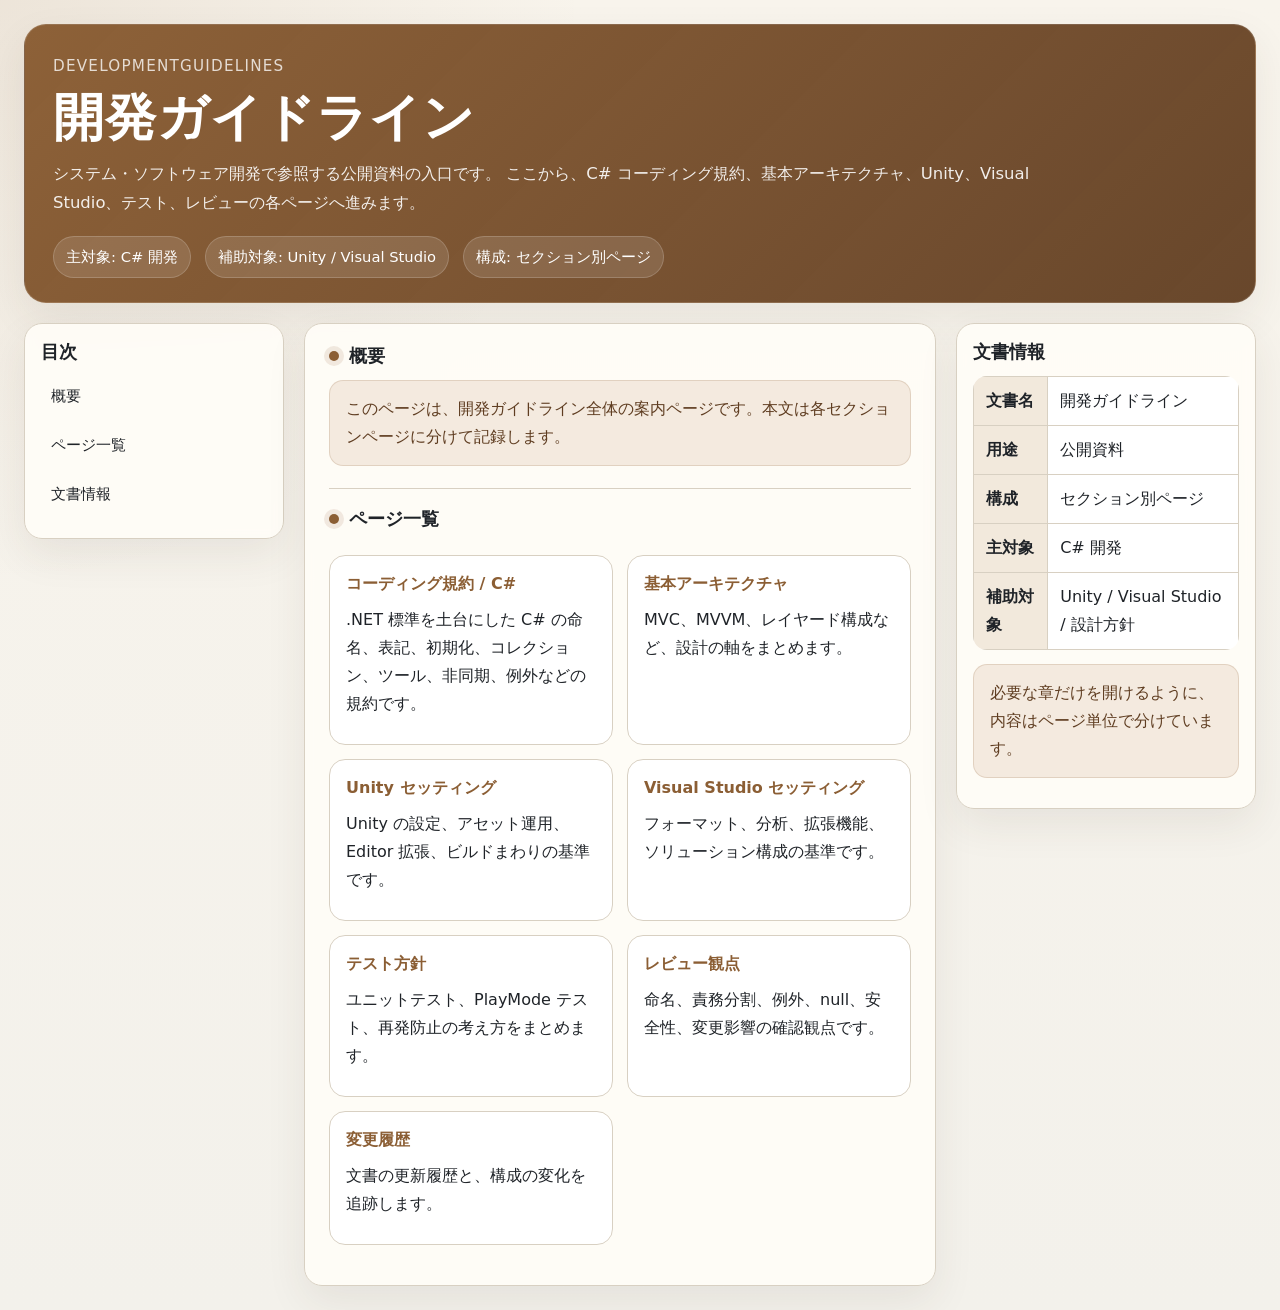
==== commit 3adc42d8: "Split guidelines into section pages" ====
--- a/HTML/index.html
+++ b/HTML/index.html
@@ -3,301 +3,22 @@
 <head>
   <meta charset="utf-8">
   <meta name="viewport" content="width=device-width, initial-scale=1">
-  <title>DevelopmentGuidelines</title>
-  <style>
-    :root {
-      color-scheme: light;
-      --bg: #f3f1eb;
-      --paper: #fffdf8;
-      --paper-strong: #ffffff;
-      --text: #1f2328;
-      --muted: #5e646d;
-      --border: #d8d0c2;
-      --border-strong: #c1b39b;
-      --accent: #8b5e34;
-      --accent-soft: #f4eadf;
-      --accent-ink: #5f3d21;
-      --code-bg: #f7f4ee;
-      --shadow: 0 16px 40px rgba(66, 50, 34, 0.08);
-    }
-
-    * { box-sizing: border-box; }
-    html { scroll-behavior: smooth; }
-    body {
-      margin: 0;
-      background:
-        radial-gradient(circle at top left, rgba(139, 94, 52, 0.10), transparent 32%),
-        linear-gradient(180deg, #f8f4ec 0%, var(--bg) 100%);
-      color: var(--text);
-      font: 16px/1.75 "Yu Gothic UI", "Meiryo", system-ui, sans-serif;
-    }
-
-    a { color: var(--accent); text-decoration: none; }
-    a:hover { text-decoration: underline; }
-
-    .page {
-      max-width: 1400px;
-      margin: 0 auto;
-      padding: 24px;
-    }
-
-    .hero {
-      background:
-        linear-gradient(135deg, rgba(139, 94, 52, 0.98), rgba(96, 61, 33, 0.95));
-      color: #fff;
-      border: 1px solid rgba(255, 255, 255, 0.14);
-      border-radius: 22px;
-      padding: 28px 28px 24px;
-      box-shadow: var(--shadow);
-    }
-
-    .eyebrow {
-      margin: 0 0 8px;
-      color: rgba(255, 255, 255, 0.78);
-      font-size: 0.95rem;
-      letter-spacing: 0.08em;
-      text-transform: uppercase;
-    }
-
-    .title {
-      margin: 0;
-      font-size: clamp(2rem, 4vw, 3.2rem);
-      line-height: 1.15;
-      letter-spacing: 0.02em;
-    }
-
-    .lead {
-      max-width: 980px;
-      margin: 14px 0 0;
-      color: rgba(255, 255, 255, 0.9);
-      font-size: 1.03rem;
-    }
-
-    .meta {
-      display: flex;
-      flex-wrap: wrap;
-      gap: 10px 14px;
-      margin-top: 18px;
-    }
-
-    .chip {
-      display: inline-flex;
-      align-items: center;
-      gap: 8px;
-      padding: 7px 12px;
-      border-radius: 999px;
-      background: rgba(255, 255, 255, 0.12);
-      border: 1px solid rgba(255, 255, 255, 0.18);
-      color: #fff;
-      font-size: 0.92rem;
-    }
-
-    .layout {
-      display: grid;
-      grid-template-columns: 260px minmax(0, 1fr) 300px;
-      gap: 20px;
-      align-items: start;
-      margin-top: 20px;
-    }
-
-    .panel,
-    .content,
-    .summary {
-      background: rgba(255, 253, 248, 0.9);
-      border: 1px solid var(--border);
-      border-radius: 18px;
-      box-shadow: var(--shadow);
-      backdrop-filter: blur(6px);
-    }
-
-    .panel {
-      position: sticky;
-      top: 16px;
-      padding: 16px;
-    }
-
-    .panel h2,
-    .summary h2,
-    .content h2 {
-      margin: 0 0 12px;
-      font-size: 1.15rem;
-      line-height: 1.3;
-    }
-
-    .toc {
-      list-style: none;
-      margin: 0;
-      padding: 0;
-      font-size: 0.96rem;
-    }
-
-    .toc li + li { margin-top: 2px; }
-    .toc a {
-      display: block;
-      padding: 7px 10px;
-      border-radius: 10px;
-      color: var(--text);
-    }
-
-    .toc a:hover {
-      background: var(--accent-soft);
-      text-decoration: none;
-    }
-
-    .content {
-      padding: 0 24px 24px;
-      min-width: 0;
-    }
-
-    .section {
-      padding-top: 16px;
-      margin-top: 22px;
-      border-top: 1px solid var(--border);
-    }
-
-    .section:first-of-type {
-      margin-top: 18px;
-      border-top: 0;
-      padding-top: 0;
-    }
-
-    .section h2 {
-      display: inline-flex;
-      align-items: center;
-      gap: 10px;
-    }
-
-    .section h2::before {
-      content: "";
-      width: 10px;
-      height: 10px;
-      border-radius: 999px;
-      background: var(--accent);
-      box-shadow: 0 0 0 5px rgba(139, 94, 52, 0.12);
-    }
-
-    .callout {
-      margin: 0 0 14px;
-      padding: 14px 16px;
-      border-radius: 14px;
-      background: var(--accent-soft);
-      border: 1px solid rgba(139, 94, 52, 0.18);
-      color: var(--accent-ink);
-    }
-
-    p { margin: 0 0 12px; }
-    ul, ol {
-      margin: 0 0 14px 22px;
-      padding: 0;
-    }
-
-    li { margin: 0 0 8px; }
-
-    .grid {
-      display: grid;
-      grid-template-columns: repeat(2, minmax(0, 1fr));
-      gap: 14px;
-      margin: 12px 0 16px;
-    }
-
-    .card {
-      background: var(--paper-strong);
-      border: 1px solid var(--border);
-      border-radius: 16px;
-      padding: 14px 16px;
-    }
-
-    .card h3 {
-      margin: 0 0 8px;
-      font-size: 1rem;
-    }
-
-    .table {
-      width: 100%;
-      border-collapse: collapse;
-      margin: 10px 0 14px;
-      overflow: hidden;
-      border-radius: 14px;
-      background: var(--paper-strong);
-    }
-
-    .table th,
-    .table td {
-      border: 1px solid var(--border);
-      padding: 10px 12px;
-      text-align: left;
-      vertical-align: top;
-    }
-
-    .table th {
-      background: #f2e9dc;
-      width: 28%;
-    }
-
-    code, pre {
-      font-family: ui-monospace, SFMono-Regular, Consolas, "Liberation Mono", monospace;
-      font-size: 0.95em;
-    }
-
-    code {
-      background: var(--code-bg);
-      padding: 0.12em 0.35em;
-      border: 1px solid #e4d8c9;
-      border-radius: 6px;
-    }
-
-    pre {
-      background: var(--code-bg);
-      border: 1px solid #e4d8c9;
-      border-radius: 14px;
-      padding: 14px 16px;
-      overflow: auto;
-      margin: 0 0 14px;
-    }
-
-    .summary {
-      padding: 16px;
-    }
-
-    .summary ul {
-      margin-left: 18px;
-    }
-
-    .footer {
-      margin-top: 18px;
-      padding-top: 12px;
-      border-top: 1px solid var(--border);
-      color: var(--muted);
-      font-size: 0.92rem;
-    }
-
-    @media (max-width: 1120px) {
-      .layout { grid-template-columns: 1fr; }
-      .panel { position: static; }
-    }
-
-    @media (max-width: 720px) {
-      .page { padding: 12px; }
-      .hero { padding: 22px 18px 18px; border-radius: 18px; }
-      .content { padding: 0 16px 18px; }
-      .grid { grid-template-columns: 1fr; }
-      .table th { width: auto; }
-    }
-  </style>
+  <title>開発ガイドライン</title>
+  <link rel="stylesheet" href="styles.css">
 </head>
 <body>
   <div class="page">
     <header class="hero">
       <p class="eyebrow">DevelopmentGuidelines</p>
-      <h1 class="title">開発基本仕様書</h1>
+      <h1 class="title">開発ガイドライン</h1>
       <p class="lead">
-        この文書は、DevelopmentGuidelines における開発基本仕様書です。
-        C# コーディング規約を中核に、Unity、Visual Studio、基本アーキテクチャ、運用上の取り決めを分野別に記録します。
+        システム・ソフトウェア開発で参照する公開資料の入口です。
+        ここから、C# コーディング規約、基本アーキテクチャ、Unity、Visual Studio、テスト、レビューの各ページへ進みます。
       </p>
       <div class="meta" aria-label="文書メタ情報">
-        <span class="chip">読者: 開発者 / レビュー担当 / 保守担当</span>
         <span class="chip">主対象: C# 開発</span>
-        <span class="chip">補助対象: Visual Studio / Unity</span>
+        <span class="chip">補助対象: Unity / Visual Studio</span>
+        <span class="chip">構成: セクション別ページ</span>
       </div>
     </header>
 
@@ -306,14 +27,8 @@
         <h2>目次</h2>
         <ul class="toc">
           <li><a href="#overview">概要</a></li>
-          <li><a href="#sections">セクション一覧</a></li>
-          <li><a href="#csharp">C# コーディング規約</a></li>
-          <li><a href="#architecture">基本アーキテクチャ</a></li>
-          <li><a href="#unity">Unity セッティング</a></li>
-          <li><a href="#visualstudio">Visual Studio セッティング</a></li>
-          <li><a href="#testing">テスト方針</a></li>
-          <li><a href="#review">レビュー観点</a></li>
-          <li><a href="#change-log">変更履歴</a></li>
+          <li><a href="#pages">ページ一覧</a></li>
+          <li><a href="#docs">文書情報</a></li>
         </ul>
       </aside>
 
@@ -321,187 +36,60 @@
         <section class="section" id="overview">
           <h2>概要</h2>
           <p class="callout">
-            これはシステム・ソフトウェア開発者が遵守すべき基本ルール・方針をまとめた「開発規約仕様書」です。
+            このページは、開発ガイドライン全体の案内ページです。本文は各セクションページに分けて記録します。
           </p>
         </section>
 
-        <section class="section" id="sections">
-          <h2>セクション一覧</h2>
+        <section class="section" id="pages">
+          <h2>ページ一覧</h2>
           <div class="grid">
             <div class="card">
-              <h3><a href="#csharp">C# コーディング規約</a></h3>
-              <p>C# の命名、構文、例外、非同期処理、データ表現の基準をまとめます。</p>
+              <h3><a href="coding-standards.html">コーディング規約 / C#</a></h3>
+              <p>.NET 標準を土台にした C# の命名、表記、初期化、コレクション、ツール、非同期、例外などの規約です。</p>
             </div>
             <div class="card">
-              <h3><a href="#architecture">基本アーキテクチャ</a></h3>
-              <p>MVC、MVVM、レイヤード構成など、開発で採用する構造の方針をまとめます。</p>
+              <h3><a href="architecture.html">基本アーキテクチャ</a></h3>
+              <p>MVC、MVVM、レイヤード構成など、設計の軸をまとめます。</p>
             </div>
             <div class="card">
-              <h3><a href="#unity">Unity セッティング</a></h3>
-              <p>Unity のバージョン、設定、アセット運用、Editor 拡張の方針をまとめます。</p>
+              <h3><a href="unity.html">Unity セッティング</a></h3>
+              <p>Unity の設定、アセット運用、Editor 拡張、ビルドまわりの基準です。</p>
             </div>
             <div class="card">
-              <h3><a href="#visualstudio">Visual Studio セッティング</a></h3>
-              <p>フォーマット、分析、拡張機能、ソリューション構成の方針をまとめます。</p>
+              <h3><a href="visual-studio.html">Visual Studio セッティング</a></h3>
+              <p>フォーマット、分析、拡張機能、ソリューション構成の基準です。</p>
             </div>
             <div class="card">
-              <h3><a href="#testing">テスト方針</a></h3>
+              <h3><a href="testing.html">テスト方針</a></h3>
               <p>ユニットテスト、PlayMode テスト、再発防止の考え方をまとめます。</p>
             </div>
             <div class="card">
-              <h3><a href="#review">レビュー観点</a></h3>
-              <p>命名、責務分割、例外、null、安全性、変更影響の確認観点をまとめます。</p>
+              <h3><a href="review.html">レビュー観点</a></h3>
+              <p>命名、責務分割、例外、null、安全性、変更影響の確認観点です。</p>
+            </div>
+            <div class="card">
+              <h3><a href="changelog.html">変更履歴</a></h3>
+              <p>文書の更新履歴と、構成の変化を追跡します。</p>
             </div>
           </div>
         </section>
-
-        <section class="section" id="csharp">
-          <h2>C# コーディング規約</h2>
-          <p>ここには C# の実装規約を集約します。項目ごとに細分化して追記していきます。</p>
-          <table class="table">
-            <thead>
-              <tr>
-                <th>分類</th>
-                <th>記録内容の例</th>
-              </tr>
-            </thead>
-            <tbody>
-              <tr>
-                <td>命名</td>
-                <td>型名、メンバー名、ローカル変数、イベント、インターフェースの付け方</td>
-              </tr>
-              <tr>
-                <td>構文</td>
-                <td><code>var</code>、<code>record</code>、<code>using</code>、パターンマッチ、初期化子</td>
-              </tr>
-              <tr>
-                <td>例外</td>
-                <td>再送出、境界での捕捉、業務例外とシステム例外の分離</td>
-              </tr>
-              <tr>
-                <td>非同期</td>
-                <td><code>async</code> / <code>await</code>、キャンセル、同期ブロックの回避</td>
-              </tr>
-              <tr>
-                <td>データ表現</td>
-                <td>DTO、Entity、値オブジェクト、列挙型、コレクションの扱い</td>
-              </tr>
-            </tbody>
-          </table>
-          <p>必要に応じて、ここに詳細ルールの章を追加します。</p>
-        </section>
-
-        <section class="section" id="architecture">
-          <h2>基本アーキテクチャ</h2>
-          <p>この章では、開発時に採用する構造を整理します。MVC、MVVM、レイヤード構成などの前提をここに書きます。</p>
-          <div class="grid">
-            <div class="card">
-              <h3>考える観点</h3>
-              <ul>
-                <li>責務分割が明確か</li>
-                <li>依存方向が一方通行か</li>
-                <li>UI、状態、ドメイン、I/O が混ざっていないか</li>
-              </ul>
-            </div>
-            <div class="card">
-              <h3>記録する内容</h3>
-              <ul>
-                <li>MVC / MVVM の使い分け</li>
-                <li>Presenter や Service の位置付け</li>
-                <li>Unity でのシーン構成や責務の割り当て</li>
-              </ul>
-            </div>
-          </div>
-        </section>
-
-        <section class="section" id="unity">
-          <h2>Unity セッティング</h2>
-          <p>Unity で共通化したい設定、運用、制約をここに書きます。</p>
-          <ul>
-            <li>使用する Unity バージョンと更新方針</li>
-            <li>アセンブリ定義の分割方針</li>
-            <li>入力、解像度、品質、ビルド設定の標準</li>
-            <li>シーン命名、プレハブ管理、アセット配置のルール</li>
-            <li>Editor 拡張やツールスクリプトの扱い</li>
-          </ul>
-          <pre><code>Unity/
-  Assets/
-  Packages/
-  ProjectSettings/
-</code></pre>
-        </section>
-
-        <section class="section" id="visualstudio">
-          <h2>Visual Studio セッティング</h2>
-          <p>Visual Studio 側で固定したい設定や拡張機能を整理します。</p>
-          <ul>
-            <li>コードフォーマットとインデントの標準</li>
-            <li><code>.editorconfig</code> と分析ルールの運用</li>
-            <li>必要な拡張機能、テンプレート、スニペット</li>
-            <li>デバッグ、プロファイル、ショートカットの共通化</li>
-            <li>ソリューション構成、起動プロジェクト、ビルド構成</li>
-          </ul>
-        </section>
-
-        <section class="section" id="testing">
-          <h2>テスト方針</h2>
-          <p>テストは、規約を実装に定着させるための手段として扱います。</p>
-          <ul>
-            <li>ロジックの中心はユニットテストで担保する</li>
-            <li>Unity 特有の挙動は必要に応じて PlayMode テストで確認する</li>
-            <li>バグ修正は再発防止テストを優先する</li>
-            <li>テスト名は前提、操作、期待結果が読める形にする</li>
-          </ul>
-        </section>
-
-        <section class="section" id="review">
-          <h2>レビュー観点</h2>
-          <ul>
-            <li>命名が意味を表しているか</li>
-            <li>責務が適切に分かれているか</li>
-            <li>例外、null、非同期、ログの扱いに無理がないか</li>
-            <li>設定や手順が環境差分に耐えられるか</li>
-            <li>仕様変更時に関連文書も更新されるか</li>
-          </ul>
-        </section>
-
-        <section class="section" id="change-log">
-          <h2>変更履歴</h2>
-          <table class="table">
-            <thead>
-              <tr>
-                <th>日付</th>
-                <th>内容</th>
-              </tr>
-            </thead>
-            <tbody>
-              <tr>
-                <td>2026-06-17</td>
-                <td>基準文書を <code>DevelopmentGuidelines</code> として再構成し、C#、Unity、Visual Studio、基本アーキテクチャの章を追加</td>
-              </tr>
-            </tbody>
-          </table>
-          <div class="callout">
-            今後はこのページを基準に、分野ごとのルールを追記していきます。
-          </div>
-        </section>
-
-        <div class="footer">
-          DevelopmentGuidelines / 開発基本仕様書
-        </div>
       </main>
 
-      <aside class="summary" aria-label="文書情報">
+      <aside class="summary" id="docs" aria-label="文書情報">
         <h2>文書情報</h2>
         <table class="table">
           <tbody>
             <tr>
               <th>文書名</th>
-              <td>DevelopmentGuidelines</td>
+              <td>開発ガイドライン</td>
             </tr>
             <tr>
               <th>用途</th>
-              <td>開発基本仕様書</td>
+              <td>公開資料</td>
+            </tr>
+            <tr>
+              <th>構成</th>
+              <td>セクション別ページ</td>
             </tr>
             <tr>
               <th>主対象</th>
@@ -511,12 +99,11 @@
               <th>補助対象</th>
               <td>Unity / Visual Studio / 設計方針</td>
             </tr>
-            <tr>
-              <th>管理方針</th>
-              <td>分野別セクションに分けて追記</td>
-            </tr>
           </tbody>
         </table>
+        <div class="callout">
+          必要な章だけを開けるように、内容はページ単位で分けています。
+        </div>
       </aside>
     </div>
   </div>
--- a/HTML/styles.css
+++ b/HTML/styles.css
@@ -0,0 +1,282 @@
+:root {
+  color-scheme: light;
+  --bg: #f3f1eb;
+  --paper: #fffdf8;
+  --paper-strong: #ffffff;
+  --text: #1f2328;
+  --muted: #5e646d;
+  --border: #d8d0c2;
+  --border-strong: #c1b39b;
+  --accent: #8b5e34;
+  --accent-soft: #f4eadf;
+  --accent-ink: #5f3d21;
+  --code-bg: #f7f4ee;
+  --shadow: 0 16px 40px rgba(66, 50, 34, 0.08);
+}
+
+* { box-sizing: border-box; }
+html { scroll-behavior: smooth; }
+body {
+  margin: 0;
+  background:
+    radial-gradient(circle at top left, rgba(139, 94, 52, 0.10), transparent 32%),
+    linear-gradient(180deg, #f8f4ec 0%, var(--bg) 100%);
+  color: var(--text);
+  font: 16px/1.75 "Yu Gothic UI", "Meiryo", system-ui, sans-serif;
+}
+
+a { color: var(--accent); text-decoration: none; }
+a:hover { text-decoration: underline; }
+
+.page {
+  max-width: 1400px;
+  margin: 0 auto;
+  padding: 24px;
+}
+
+.hero {
+  background: linear-gradient(135deg, rgba(139, 94, 52, 0.98), rgba(96, 61, 33, 0.95));
+  color: #fff;
+  border: 1px solid rgba(255, 255, 255, 0.14);
+  border-radius: 22px;
+  padding: 28px 28px 24px;
+  box-shadow: var(--shadow);
+}
+
+.eyebrow {
+  margin: 0 0 8px;
+  color: rgba(255, 255, 255, 0.78);
+  font-size: 0.95rem;
+  letter-spacing: 0.08em;
+  text-transform: uppercase;
+}
+
+.title {
+  margin: 0;
+  font-size: clamp(2rem, 4vw, 3.2rem);
+  line-height: 1.15;
+  letter-spacing: 0.02em;
+}
+
+.lead {
+  max-width: 980px;
+  margin: 14px 0 0;
+  color: rgba(255, 255, 255, 0.9);
+  font-size: 1.03rem;
+}
+
+.meta {
+  display: flex;
+  flex-wrap: wrap;
+  gap: 10px 14px;
+  margin-top: 18px;
+}
+
+.chip {
+  display: inline-flex;
+  align-items: center;
+  gap: 8px;
+  padding: 7px 12px;
+  border-radius: 999px;
+  background: rgba(255, 255, 255, 0.12);
+  border: 1px solid rgba(255, 255, 255, 0.18);
+  color: #fff;
+  font-size: 0.92rem;
+}
+
+.layout {
+  display: grid;
+  grid-template-columns: 260px minmax(0, 1fr) 300px;
+  gap: 20px;
+  align-items: start;
+  margin-top: 20px;
+}
+
+.panel,
+.content,
+.summary {
+  background: rgba(255, 253, 248, 0.9);
+  border: 1px solid var(--border);
+  border-radius: 18px;
+  box-shadow: var(--shadow);
+  backdrop-filter: blur(6px);
+}
+
+.panel {
+  position: sticky;
+  top: 16px;
+  padding: 16px;
+}
+
+.panel h2,
+.summary h2,
+.content h2 {
+  margin: 0 0 12px;
+  font-size: 1.15rem;
+  line-height: 1.3;
+}
+
+.toc {
+  list-style: none;
+  margin: 0;
+  padding: 0;
+  font-size: 0.96rem;
+}
+
+.toc li + li { margin-top: 2px; }
+.toc a {
+  display: block;
+  padding: 7px 10px;
+  border-radius: 10px;
+  color: var(--text);
+}
+
+.toc a:hover {
+  background: var(--accent-soft);
+  text-decoration: none;
+}
+
+.content {
+  padding: 0 24px 24px;
+  min-width: 0;
+}
+
+.section {
+  padding-top: 16px;
+  margin-top: 22px;
+  border-top: 1px solid var(--border);
+}
+
+.section:first-of-type {
+  margin-top: 18px;
+  border-top: 0;
+  padding-top: 0;
+}
+
+.section h2 {
+  display: inline-flex;
+  align-items: center;
+  gap: 10px;
+}
+
+.section h2::before {
+  content: "";
+  width: 10px;
+  height: 10px;
+  border-radius: 999px;
+  background: var(--accent);
+  box-shadow: 0 0 0 5px rgba(139, 94, 52, 0.12);
+}
+
+.callout {
+  margin: 0 0 14px;
+  padding: 14px 16px;
+  border-radius: 14px;
+  background: var(--accent-soft);
+  border: 1px solid rgba(139, 94, 52, 0.18);
+  color: var(--accent-ink);
+}
+
+p { margin: 0 0 12px; }
+ul, ol {
+  margin: 0 0 14px 22px;
+  padding: 0;
+}
+
+li { margin: 0 0 8px; }
+
+.grid {
+  display: grid;
+  grid-template-columns: repeat(2, minmax(0, 1fr));
+  gap: 14px;
+  margin: 12px 0 16px;
+}
+
+.card {
+  background: var(--paper-strong);
+  border: 1px solid var(--border);
+  border-radius: 16px;
+  padding: 14px 16px;
+}
+
+.card h3 {
+  margin: 0 0 8px;
+  font-size: 1rem;
+}
+
+.card h4 {
+  margin: 0 0 8px;
+  font-size: 0.98rem;
+}
+
+.table {
+  width: 100%;
+  border-collapse: collapse;
+  margin: 10px 0 14px;
+  overflow: hidden;
+  border-radius: 14px;
+  background: var(--paper-strong);
+}
+
+.table th,
+.table td {
+  border: 1px solid var(--border);
+  padding: 10px 12px;
+  text-align: left;
+  vertical-align: top;
+}
+
+.table th {
+  background: #f2e9dc;
+  width: 28%;
+}
+
+code, pre {
+  font-family: ui-monospace, SFMono-Regular, Consolas, "Liberation Mono", monospace;
+  font-size: 0.95em;
+}
+
+code {
+  background: var(--code-bg);
+  padding: 0.12em 0.35em;
+  border: 1px solid #e4d8c9;
+  border-radius: 6px;
+}
+
+pre {
+  background: var(--code-bg);
+  border: 1px solid #e4d8c9;
+  border-radius: 14px;
+  padding: 14px 16px;
+  overflow: auto;
+  margin: 0 0 14px;
+}
+
+.summary {
+  padding: 16px;
+}
+
+.summary ul {
+  margin-left: 18px;
+}
+
+.footer {
+  margin-top: 18px;
+  padding-top: 12px;
+  border-top: 1px solid var(--border);
+  color: var(--muted);
+  font-size: 0.92rem;
+}
+
+@media (max-width: 1120px) {
+  .layout { grid-template-columns: 1fr; }
+  .panel { position: static; }
+}
+
+@media (max-width: 720px) {
+  .page { padding: 12px; }
+  .hero { padding: 22px 18px 18px; border-radius: 18px; }
+  .content { padding: 0 16px 18px; }
+  .grid { grid-template-columns: 1fr; }
+  .table th { width: auto; }
+}
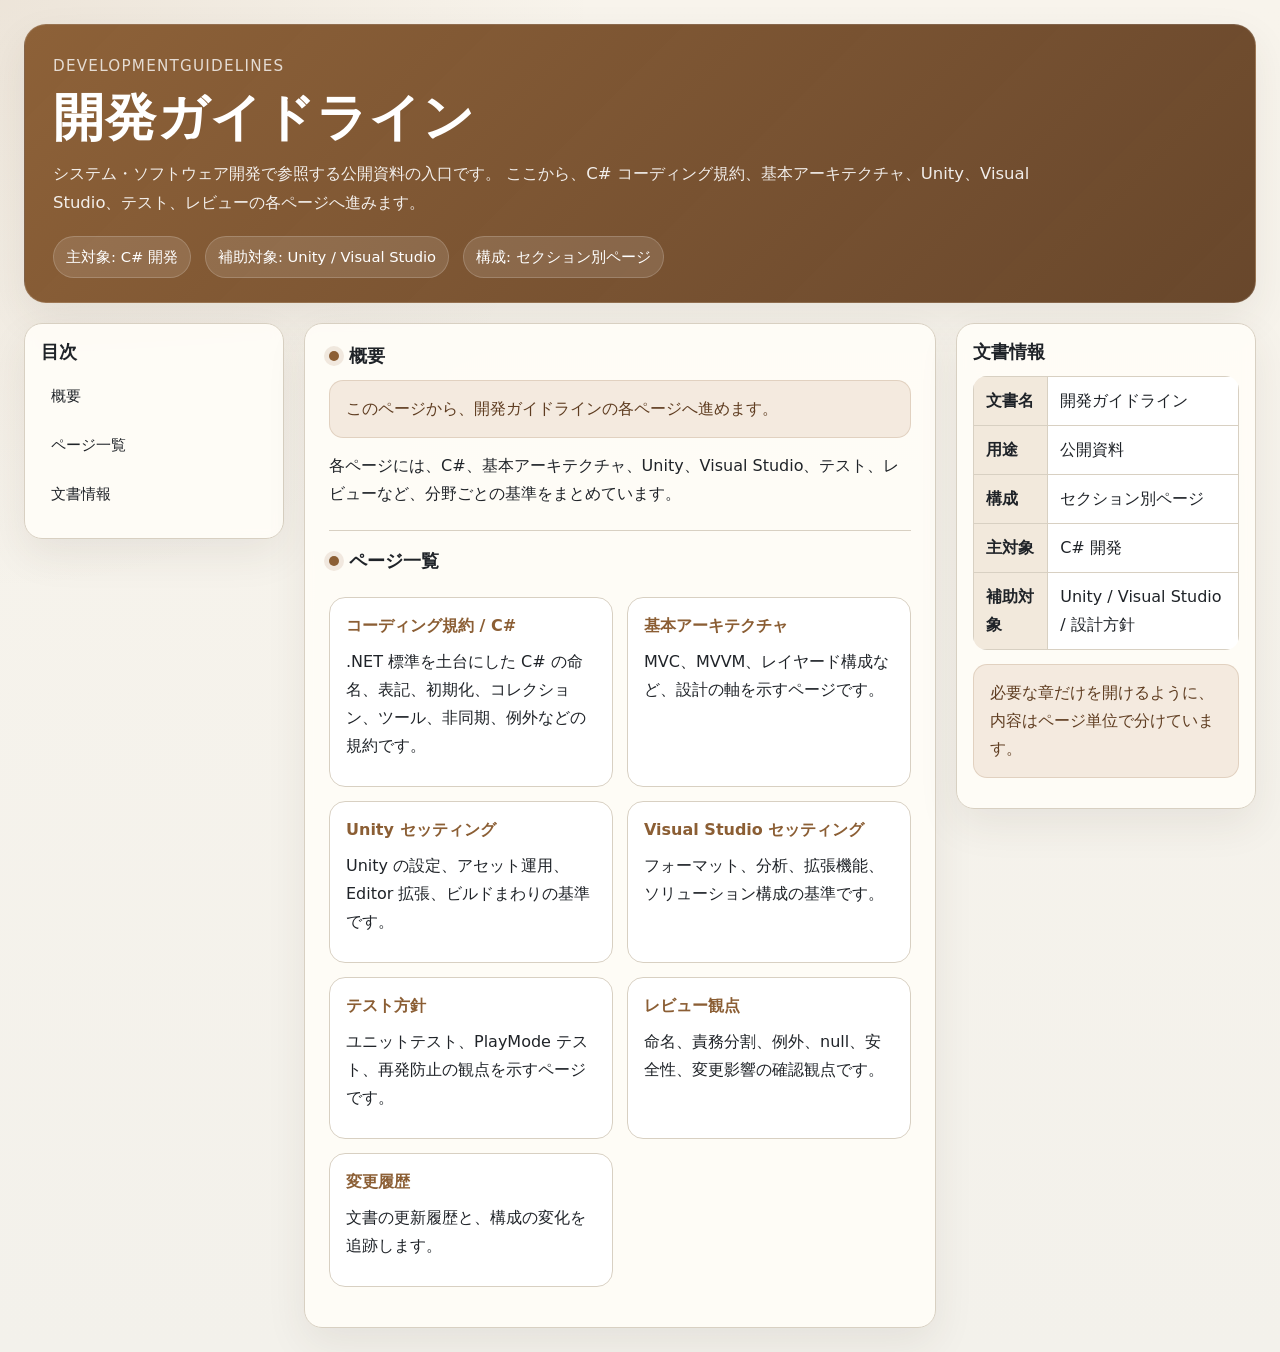
==== commit 8ab8346a: "Refine public-facing page intros" ====
--- a/HTML/index.html
+++ b/HTML/index.html
@@ -36,8 +36,9 @@
         <section class="section" id="overview">
           <h2>概要</h2>
           <p class="callout">
-            このページは、開発ガイドライン全体の案内ページです。本文は各セクションページに分けて記録します。
+            このページから、開発ガイドラインの各ページへ進めます。
           </p>
+          <p>各ページには、C#、基本アーキテクチャ、Unity、Visual Studio、テスト、レビューなど、分野ごとの基準をまとめています。</p>
         </section>
 
         <section class="section" id="pages">
@@ -49,7 +50,7 @@
             </div>
             <div class="card">
               <h3><a href="architecture.html">基本アーキテクチャ</a></h3>
-              <p>MVC、MVVM、レイヤード構成など、設計の軸をまとめます。</p>
+              <p>MVC、MVVM、レイヤード構成など、設計の軸を示すページです。</p>
             </div>
             <div class="card">
               <h3><a href="unity.html">Unity セッティング</a></h3>
@@ -61,7 +62,7 @@
             </div>
             <div class="card">
               <h3><a href="testing.html">テスト方針</a></h3>
-              <p>ユニットテスト、PlayMode テスト、再発防止の考え方をまとめます。</p>
+              <p>ユニットテスト、PlayMode テスト、再発防止の観点を示すページです。</p>
             </div>
             <div class="card">
               <h3><a href="review.html">レビュー観点</a></h3>
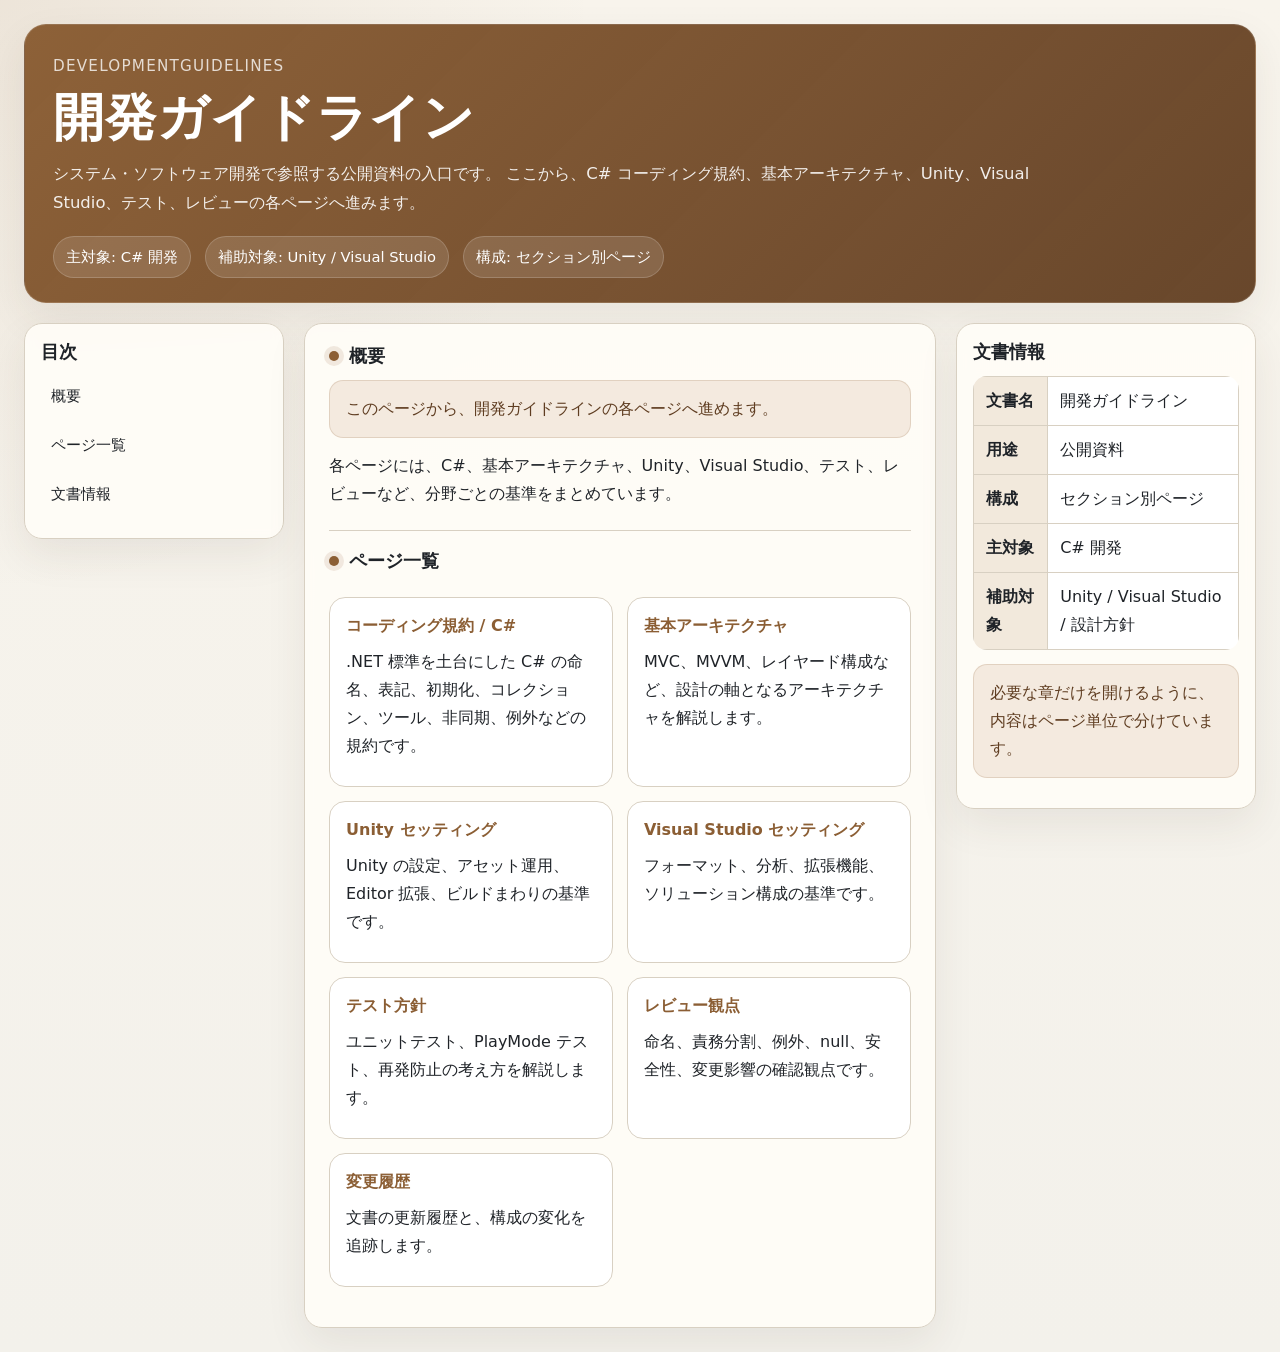
==== commit b0182f26: "Define Visual Studio line endings" ====
--- a/HTML/index.html
+++ b/HTML/index.html
@@ -50,7 +50,7 @@
             </div>
             <div class="card">
               <h3><a href="architecture.html">基本アーキテクチャ</a></h3>
-              <p>MVC、MVVM、レイヤード構成など、設計の軸を示すページです。</p>
+              <p>MVC、MVVM、レイヤード構成など、設計の軸となるアーキテクチャを解説します。</p>
             </div>
             <div class="card">
               <h3><a href="unity.html">Unity セッティング</a></h3>
@@ -62,7 +62,7 @@
             </div>
             <div class="card">
               <h3><a href="testing.html">テスト方針</a></h3>
-              <p>ユニットテスト、PlayMode テスト、再発防止の観点を示すページです。</p>
+              <p>ユニットテスト、PlayMode テスト、再発防止の考え方を解説します。</p>
             </div>
             <div class="card">
               <h3><a href="review.html">レビュー観点</a></h3>
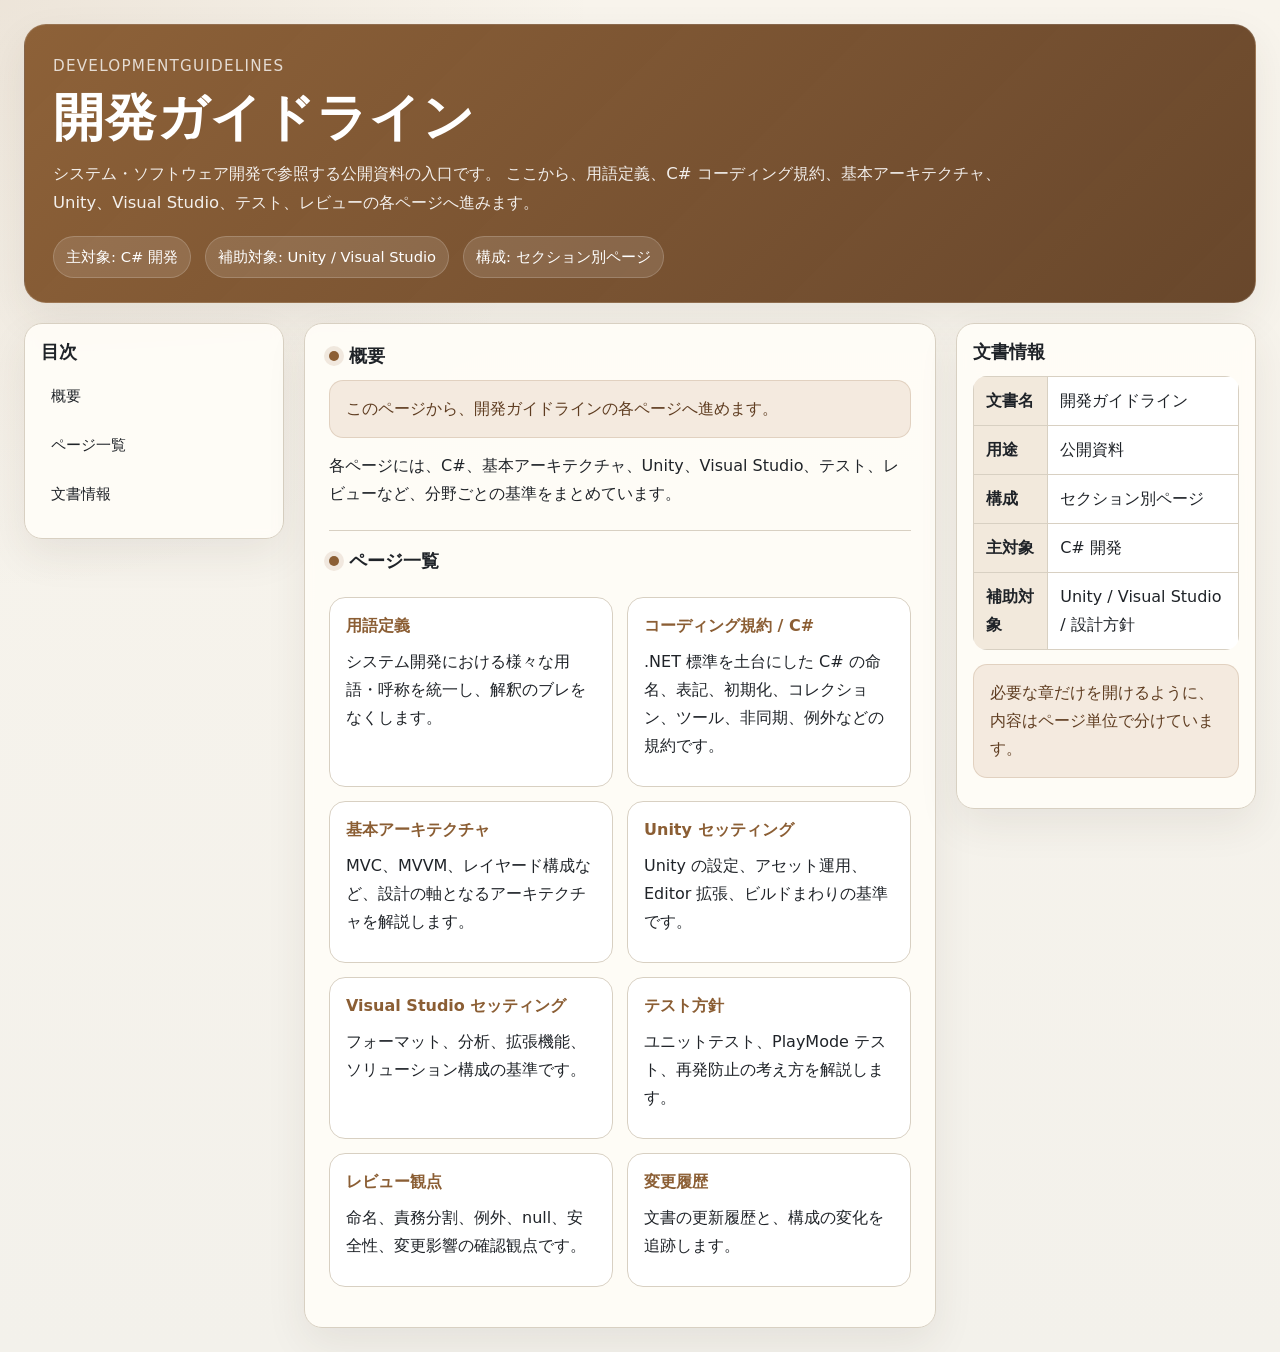
==== commit 50a3ac4c: "Update HTML guideline pages and terminology" ====
--- a/HTML/index.html
+++ b/HTML/index.html
@@ -13,7 +13,7 @@
       <h1 class="title">開発ガイドライン</h1>
       <p class="lead">
         システム・ソフトウェア開発で参照する公開資料の入口です。
-        ここから、C# コーディング規約、基本アーキテクチャ、Unity、Visual Studio、テスト、レビューの各ページへ進みます。
+        ここから、用語定義、C# コーディング規約、基本アーキテクチャ、Unity、Visual Studio、テスト、レビューの各ページへ進みます。
       </p>
       <div class="meta" aria-label="文書メタ情報">
         <span class="chip">主対象: C# 開発</span>
@@ -44,6 +44,10 @@
         <section class="section" id="pages">
           <h2>ページ一覧</h2>
           <div class="grid">
+            <div class="card">
+              <h3><a href="terminology.html">用語定義</a></h3>
+              <p>システム開発における様々な用語・呼称を統一し、解釈のブレをなくします。</p>
+            </div>
             <div class="card">
               <h3><a href="coding-standards.html">コーディング規約 / C#</a></h3>
               <p>.NET 標準を土台にした C# の命名、表記、初期化、コレクション、ツール、非同期、例外などの規約です。</p>
--- a/HTML/styles.css
+++ b/HTML/styles.css
@@ -177,6 +177,148 @@
   color: var(--accent-ink);
 }
 
+.section-toggle {
+  margin: 0;
+}
+
+.section-toggle > summary {
+  display: inline-flex;
+  align-items: center;
+  gap: 8px;
+  margin: 0 0 14px;
+  padding: 8px 12px;
+  border: 1px solid var(--border);
+  border-radius: 999px;
+  background: var(--paper-strong);
+  color: var(--muted);
+  cursor: pointer;
+  user-select: none;
+  list-style: none;
+  font-size: 0.92rem;
+}
+
+.tabs .section-toggle:not([open]) > summary {
+  display: none;
+}
+
+.tabs .section-toggle[open] > summary {
+  margin-top: 0;
+}
+
+.section-toggle > summary::-webkit-details-marker {
+  display: none;
+}
+
+.section-toggle > summary::before {
+  content: "▶";
+  font-size: 0.8rem;
+  transition: transform 0.2s ease;
+}
+
+.section-toggle[open] > summary::before {
+  transform: rotate(90deg);
+}
+
+.section-toggle > summary:hover {
+  background: var(--accent-soft);
+  color: var(--accent-ink);
+}
+
+.sample-toggle > summary::before {
+  display: none;
+}
+
+.sample-toggle > summary .label-open {
+  display: none;
+}
+
+.sample-toggle[open] > summary {
+  background: var(--accent);
+  border-color: var(--accent);
+  color: #fff;
+}
+
+.sample-toggle[open] > summary:hover {
+  background: var(--accent);
+  color: #fff;
+}
+
+.sample-toggle[open] > summary .label-closed {
+  display: none;
+}
+
+.sample-toggle[open] > summary .label-open {
+  display: inline;
+}
+
+.section-body > :last-child {
+  margin-bottom: 0;
+}
+
+.tabs {
+  margin-top: 8px;
+}
+
+.tabs > input {
+  position: absolute;
+  opacity: 0;
+  pointer-events: none;
+}
+
+.tab-controls {
+  display: flex;
+  flex-wrap: wrap;
+  gap: 8px;
+  margin: 0 0 16px;
+}
+
+.tab-controls label {
+  display: inline-flex;
+  align-items: center;
+  padding: 8px 12px;
+  border: 1px solid var(--border);
+  border-radius: 999px;
+  background: var(--paper-strong);
+  color: var(--muted);
+  cursor: pointer;
+  user-select: none;
+  font-size: 0.92rem;
+  transition: background 0.2s ease, color 0.2s ease, border-color 0.2s ease;
+}
+
+.tab-controls label:hover {
+  background: var(--accent-soft);
+  color: var(--accent-ink);
+}
+
+.tab-panel {
+  display: none;
+}
+
+.tabs.tabs-open > input:nth-of-type(1):checked ~ .tab-controls label:nth-of-type(1),
+.tabs.tabs-open > input:nth-of-type(2):checked ~ .tab-controls label:nth-of-type(2),
+.tabs.tabs-open > input:nth-of-type(3):checked ~ .tab-controls label:nth-of-type(3),
+.tabs.tabs-open > input:nth-of-type(4):checked ~ .tab-controls label:nth-of-type(4),
+.tabs.tabs-open > input:nth-of-type(5):checked ~ .tab-controls label:nth-of-type(5),
+.tabs.tabs-open > input:nth-of-type(6):checked ~ .tab-controls label:nth-of-type(6) {
+  background: var(--accent);
+  border-color: var(--accent);
+  color: #fff;
+}
+
+.tabs > input:nth-of-type(1):checked ~ .section-toggle .tab-panels .tab-panel:nth-of-type(1),
+.tabs > input:nth-of-type(2):checked ~ .section-toggle .tab-panels .tab-panel:nth-of-type(2),
+.tabs > input:nth-of-type(3):checked ~ .section-toggle .tab-panels .tab-panel:nth-of-type(3),
+.tabs > input:nth-of-type(4):checked ~ .section-toggle .tab-panels .tab-panel:nth-of-type(4),
+.tabs > input:nth-of-type(5):checked ~ .section-toggle .tab-panels .tab-panel:nth-of-type(5),
+.tabs > input:nth-of-type(6):checked ~ .section-toggle .tab-panels .tab-panel:nth-of-type(6) {
+  display: block;
+}
+
+.tab-panel > :last-child {
+  margin-bottom: 0;
+}
+
 p { margin: 0 0 12px; }
 ul, ol {
   margin: 0 0 14px 22px;
@@ -192,11 +334,35 @@
   margin: 12px 0 16px;
 }
 
+.detail-page .grid {
+  grid-template-columns: 1fr;
+}
+
 .card {
   background: var(--paper-strong);
   border: 1px solid var(--border);
   border-radius: 16px;
   padding: 14px 16px;
+}
+
+.notes-section .note-card {
+  background: var(--code-bg);
+  border: 1px solid #e4d8c9;
+  border-radius: 14px;
+  padding: 14px 16px;
+}
+
+.notes-section .note-card + .note-card {
+  margin-top: 14px;
+}
+
+.notes-section .note-card h3 {
+  margin: 0 0 10px;
+  font-size: 1rem;
+}
+
+.terminology-table th {
+  width: 30%;
 }
 
 .card h3 {
@@ -243,6 +409,13 @@
   border-radius: 6px;
 }
 
+pre code {
+  background: transparent;
+  padding: 0;
+  border: 0;
+  border-radius: 0;
+}
+
 pre {
   background: var(--code-bg);
   border: 1px solid #e4d8c9;
@@ -250,6 +423,7 @@
   padding: 14px 16px;
   overflow: auto;
   margin: 0 0 14px;
+  line-height: 1.2;
 }
 
 .summary {
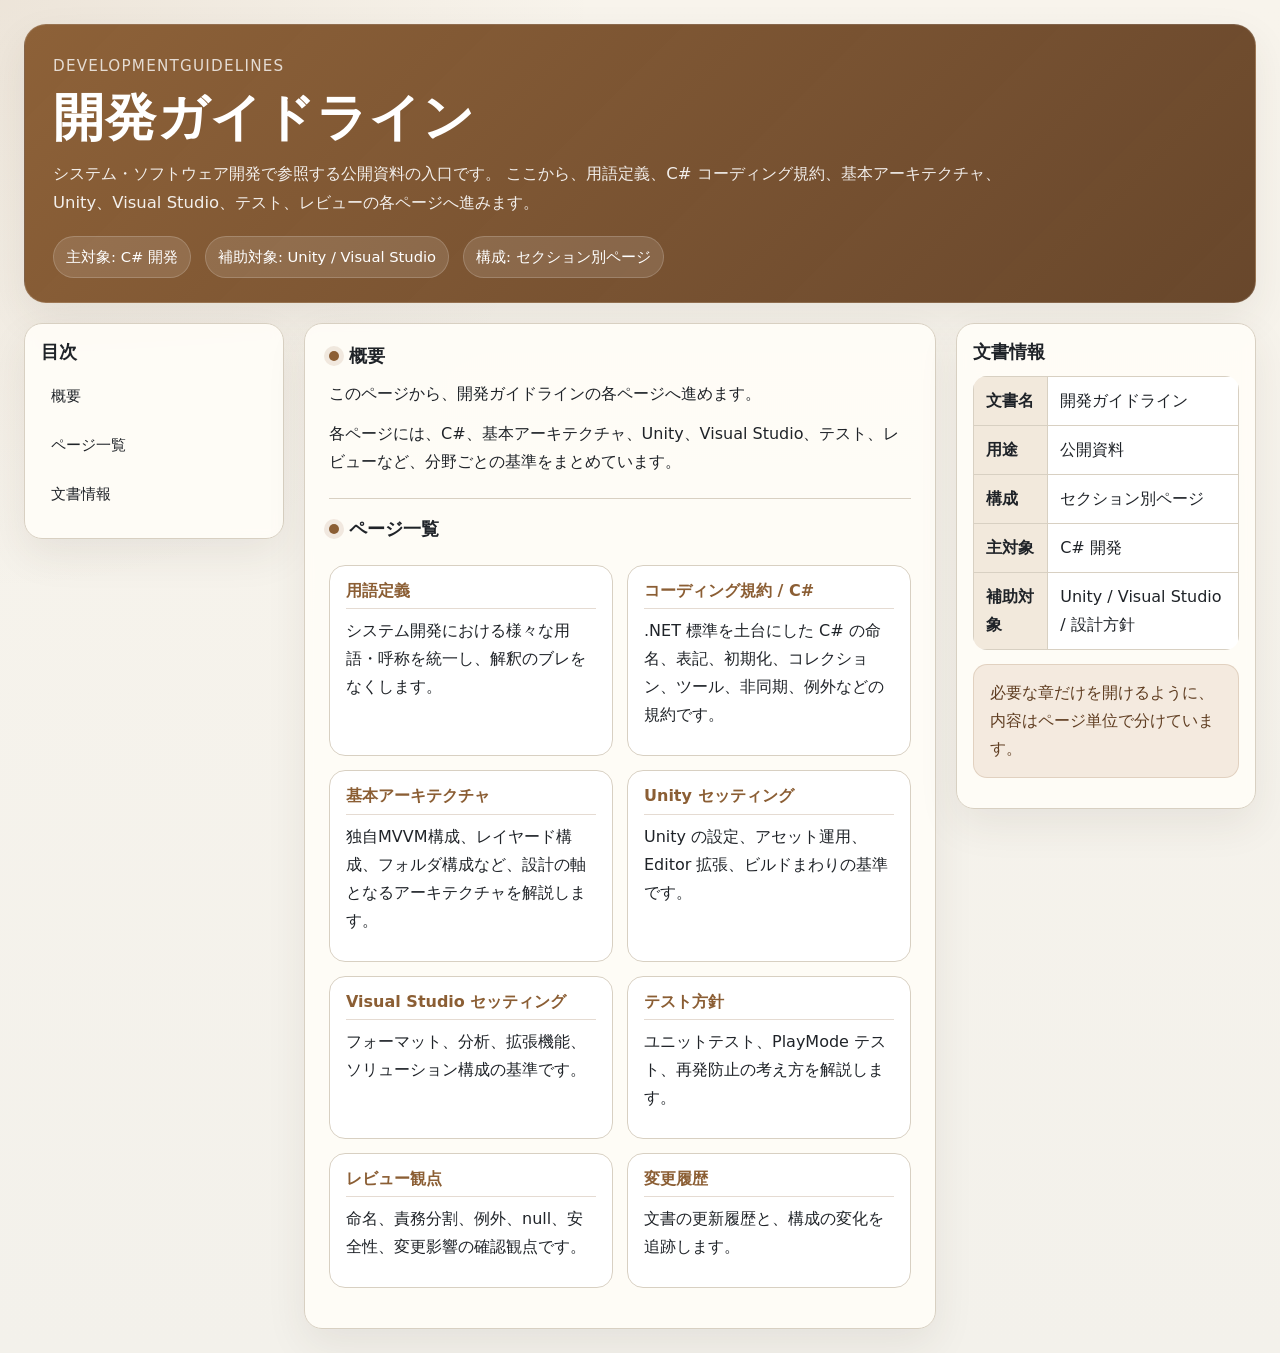
==== commit 54f70f19: "Update HTML pages with latest guideline content" ====
--- a/HTML/index.html
+++ b/HTML/index.html
@@ -35,9 +35,7 @@
       <main class="content">
         <section class="section" id="overview">
           <h2>概要</h2>
-          <p class="callout">
-            このページから、開発ガイドラインの各ページへ進めます。
-          </p>
+          <p>このページから、開発ガイドラインの各ページへ進めます。</p>
           <p>各ページには、C#、基本アーキテクチャ、Unity、Visual Studio、テスト、レビューなど、分野ごとの基準をまとめています。</p>
         </section>
 
@@ -54,7 +52,7 @@
             </div>
             <div class="card">
               <h3><a href="architecture.html">基本アーキテクチャ</a></h3>
-              <p>MVC、MVVM、レイヤード構成など、設計の軸となるアーキテクチャを解説します。</p>
+              <p>独自MVVM構成、レイヤード構成、フォルダ構成など、設計の軸となるアーキテクチャを解説します。</p>
             </div>
             <div class="card">
               <h3><a href="unity.html">Unity セッティング</a></h3>
--- a/HTML/styles.css
+++ b/HTML/styles.css
@@ -168,6 +168,24 @@
   box-shadow: 0 0 0 5px rgba(139, 94, 52, 0.12);
 }
 
+.content h3 {
+  margin: 28px 0 12px;
+  padding-bottom: 6px;
+  border-bottom: 1px solid rgba(139, 94, 52, 0.22);
+  color: var(--accent-ink);
+  font-size: 1.08rem;
+  line-height: 1.4;
+}
+
+.content h4 {
+  margin: 22px 0 10px;
+  padding-left: 12px;
+  border-left: 4px solid rgba(139, 94, 52, 0.42);
+  color: var(--text);
+  font-size: 0.98rem;
+  line-height: 1.45;
+}
+
 .callout {
   margin: 0 0 14px;
   padding: 14px 16px;
@@ -197,14 +215,6 @@
   font-size: 0.92rem;
 }
 
-.tabs .section-toggle:not([open]) > summary {
-  display: none;
-}
-
-.tabs .section-toggle[open] > summary {
-  margin-top: 0;
-}
-
 .section-toggle > summary::-webkit-details-marker {
   display: none;
 }
@@ -295,23 +305,43 @@
   display: none;
 }
 
-.tabs.tabs-open > input:nth-of-type(1):checked ~ .tab-controls label:nth-of-type(1),
-.tabs.tabs-open > input:nth-of-type(2):checked ~ .tab-controls label:nth-of-type(2),
-.tabs.tabs-open > input:nth-of-type(3):checked ~ .tab-controls label:nth-of-type(3),
-.tabs.tabs-open > input:nth-of-type(4):checked ~ .tab-controls label:nth-of-type(4),
-.tabs.tabs-open > input:nth-of-type(5):checked ~ .tab-controls label:nth-of-type(5),
-.tabs.tabs-open > input:nth-of-type(6):checked ~ .tab-controls label:nth-of-type(6) {
+.tabs.toggle-tabs[data-open="true"] > input:nth-of-type(1):checked ~ .tab-controls label:nth-of-type(1),
+.tabs.toggle-tabs[data-open="true"] > input:nth-of-type(2):checked ~ .tab-controls label:nth-of-type(2),
+.tabs.toggle-tabs[data-open="true"] > input:nth-of-type(3):checked ~ .tab-controls label:nth-of-type(3),
+.tabs.toggle-tabs[data-open="true"] > input:nth-of-type(4):checked ~ .tab-controls label:nth-of-type(4),
+.tabs.toggle-tabs[data-open="true"] > input:nth-of-type(5):checked ~ .tab-controls label:nth-of-type(5),
+.tabs.toggle-tabs[data-open="true"] > input:nth-of-type(6):checked ~ .tab-controls label:nth-of-type(6) {
   background: var(--accent);
   border-color: var(--accent);
   color: #fff;
 }
 
-.tabs > input:nth-of-type(1):checked ~ .section-toggle .tab-panels .tab-panel:nth-of-type(1),
-.tabs > input:nth-of-type(2):checked ~ .section-toggle .tab-panels .tab-panel:nth-of-type(2),
-.tabs > input:nth-of-type(3):checked ~ .section-toggle .tab-panels .tab-panel:nth-of-type(3),
-.tabs > input:nth-of-type(4):checked ~ .section-toggle .tab-panels .tab-panel:nth-of-type(4),
-.tabs > input:nth-of-type(5):checked ~ .section-toggle .tab-panels .tab-panel:nth-of-type(5),
-.tabs > input:nth-of-type(6):checked ~ .section-toggle .tab-panels .tab-panel:nth-of-type(6) {
+.tabs:not(.toggle-tabs) > input:nth-of-type(1):checked ~ .tab-controls label:nth-of-type(1),
+.tabs:not(.toggle-tabs) > input:nth-of-type(2):checked ~ .tab-controls label:nth-of-type(2),
+.tabs:not(.toggle-tabs) > input:nth-of-type(3):checked ~ .tab-controls label:nth-of-type(3),
+.tabs:not(.toggle-tabs) > input:nth-of-type(4):checked ~ .tab-controls label:nth-of-type(4),
+.tabs:not(.toggle-tabs) > input:nth-of-type(5):checked ~ .tab-controls label:nth-of-type(5),
+.tabs:not(.toggle-tabs) > input:nth-of-type(6):checked ~ .tab-controls label:nth-of-type(6) {
+  background: var(--accent);
+  border-color: var(--accent);
+  color: #fff;
+}
+
+.tabs.toggle-tabs[data-open="true"] > input:nth-of-type(1):checked ~ .tab-panels .tab-panel:nth-of-type(1),
+.tabs.toggle-tabs[data-open="true"] > input:nth-of-type(2):checked ~ .tab-panels .tab-panel:nth-of-type(2),
+.tabs.toggle-tabs[data-open="true"] > input:nth-of-type(3):checked ~ .tab-panels .tab-panel:nth-of-type(3),
+.tabs.toggle-tabs[data-open="true"] > input:nth-of-type(4):checked ~ .tab-panels .tab-panel:nth-of-type(4),
+.tabs.toggle-tabs[data-open="true"] > input:nth-of-type(5):checked ~ .tab-panels .tab-panel:nth-of-type(5),
+.tabs.toggle-tabs[data-open="true"] > input:nth-of-type(6):checked ~ .tab-panels .tab-panel:nth-of-type(6) {
+  display: block;
+}
+
+.tabs:not(.toggle-tabs) > input:nth-of-type(1):checked ~ .tab-panels .tab-panel:nth-of-type(1),
+.tabs:not(.toggle-tabs) > input:nth-of-type(2):checked ~ .tab-panels .tab-panel:nth-of-type(2),
+.tabs:not(.toggle-tabs) > input:nth-of-type(3):checked ~ .tab-panels .tab-panel:nth-of-type(3),
+.tabs:not(.toggle-tabs) > input:nth-of-type(4):checked ~ .tab-panels .tab-panel:nth-of-type(4),
+.tabs:not(.toggle-tabs) > input:nth-of-type(5):checked ~ .tab-panels .tab-panel:nth-of-type(5),
+.tabs:not(.toggle-tabs) > input:nth-of-type(6):checked ~ .tab-panels .tab-panel:nth-of-type(6) {
   display: block;
 }
 
@@ -373,6 +403,26 @@
 .card h4 {
   margin: 0 0 8px;
   font-size: 0.98rem;
+}
+
+.diagram-pyramid {
+  margin: 12px 0 16px;
+  padding: 12px;
+  border: 1px solid var(--border);
+  border-radius: 18px;
+  background: linear-gradient(180deg, rgba(244, 234, 223, 0.45), rgba(255, 253, 248, 0.95));
+}
+
+.diagram-placeholder {
+  min-height: 320px;
+  display: flex;
+  align-items: center;
+  justify-content: center;
+  border: 2px dashed var(--border-strong);
+  border-radius: 14px;
+  background: rgba(255, 253, 248, 0.88);
+  color: var(--muted);
+  font-size: 1rem;
 }
 
 .table {
